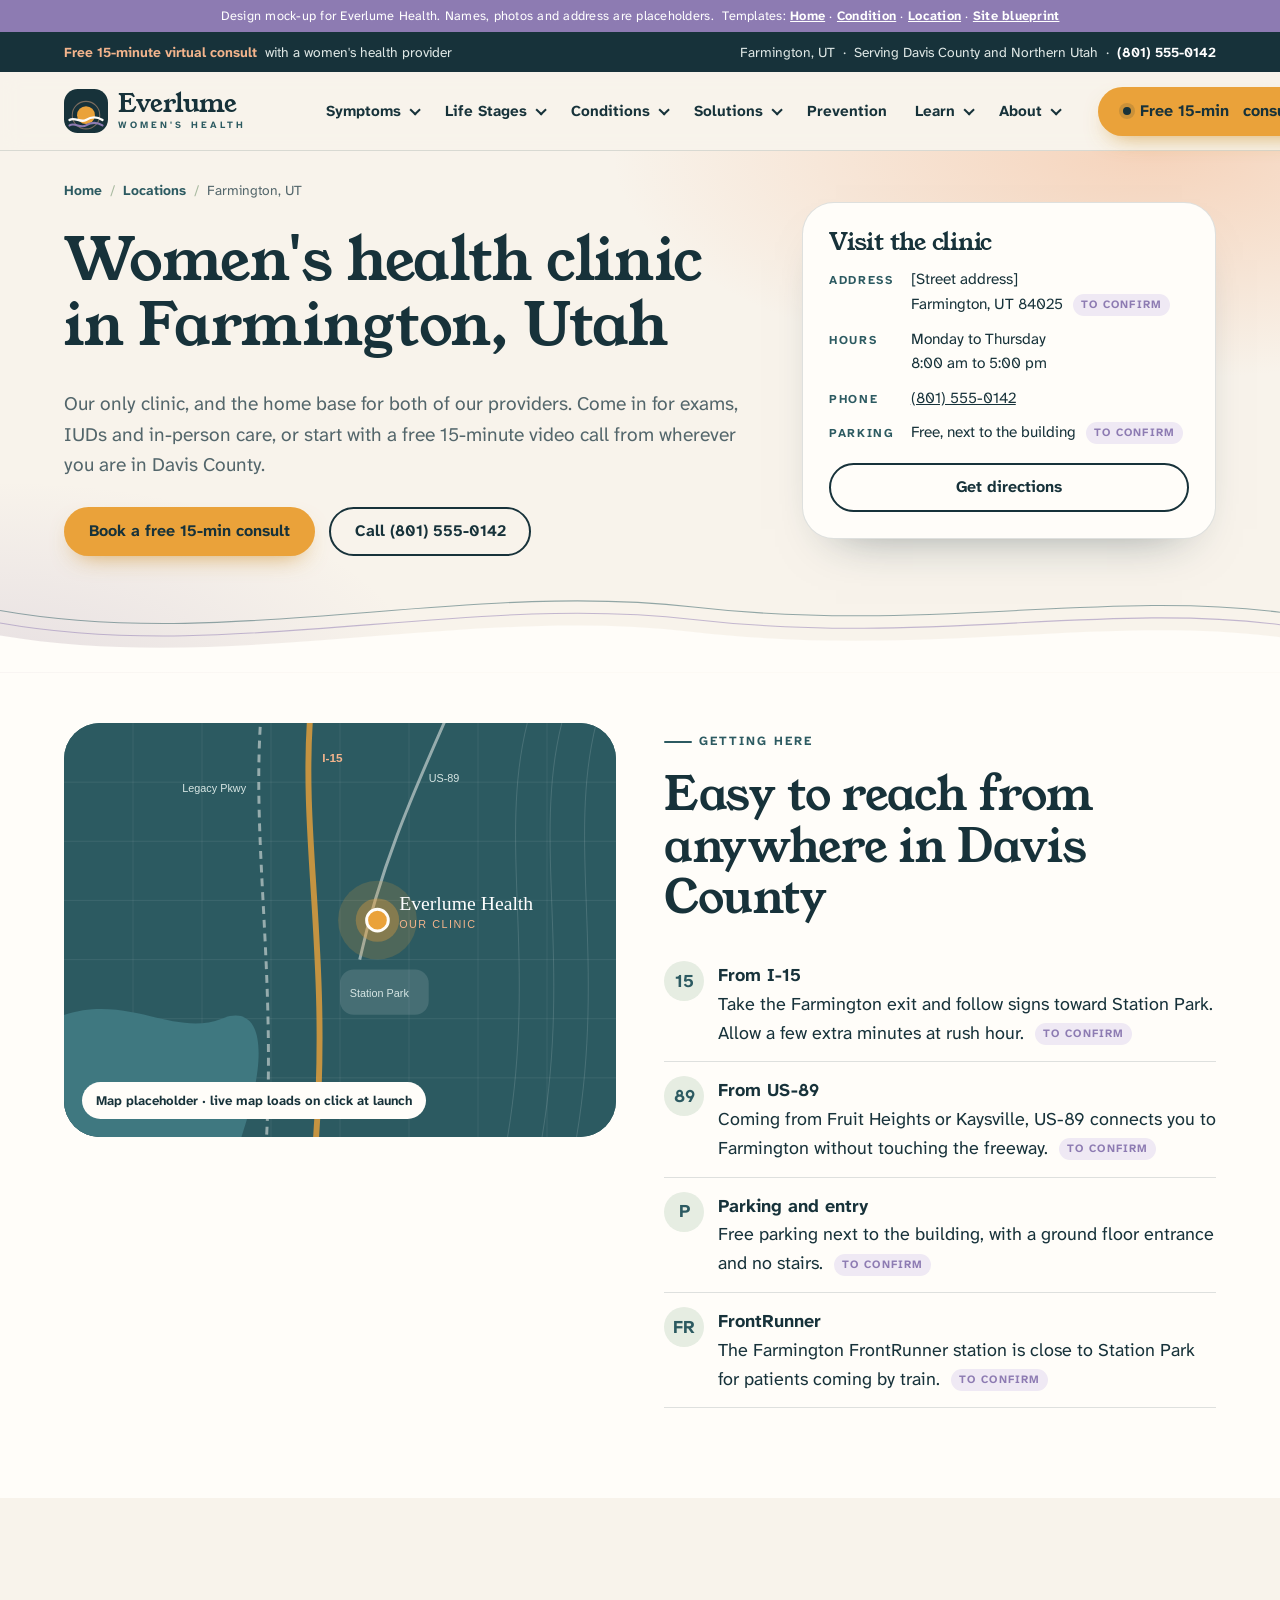
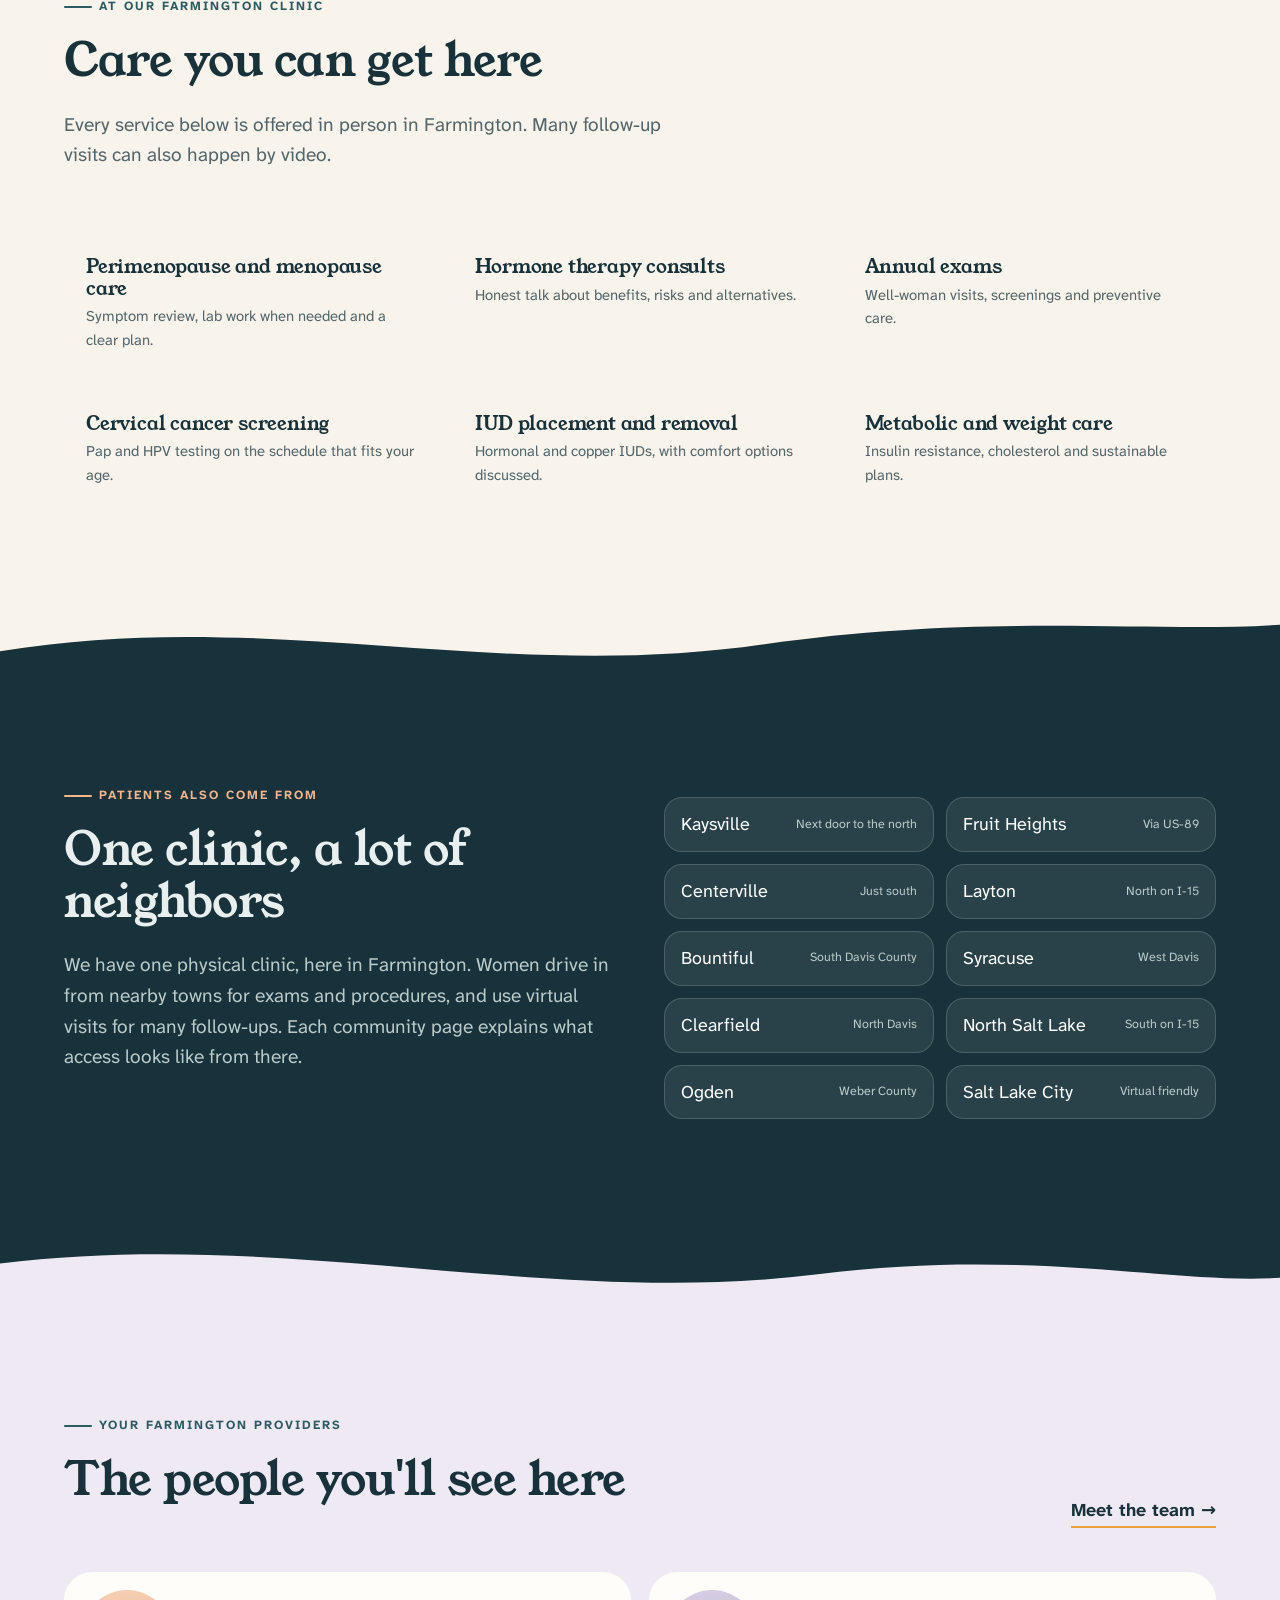
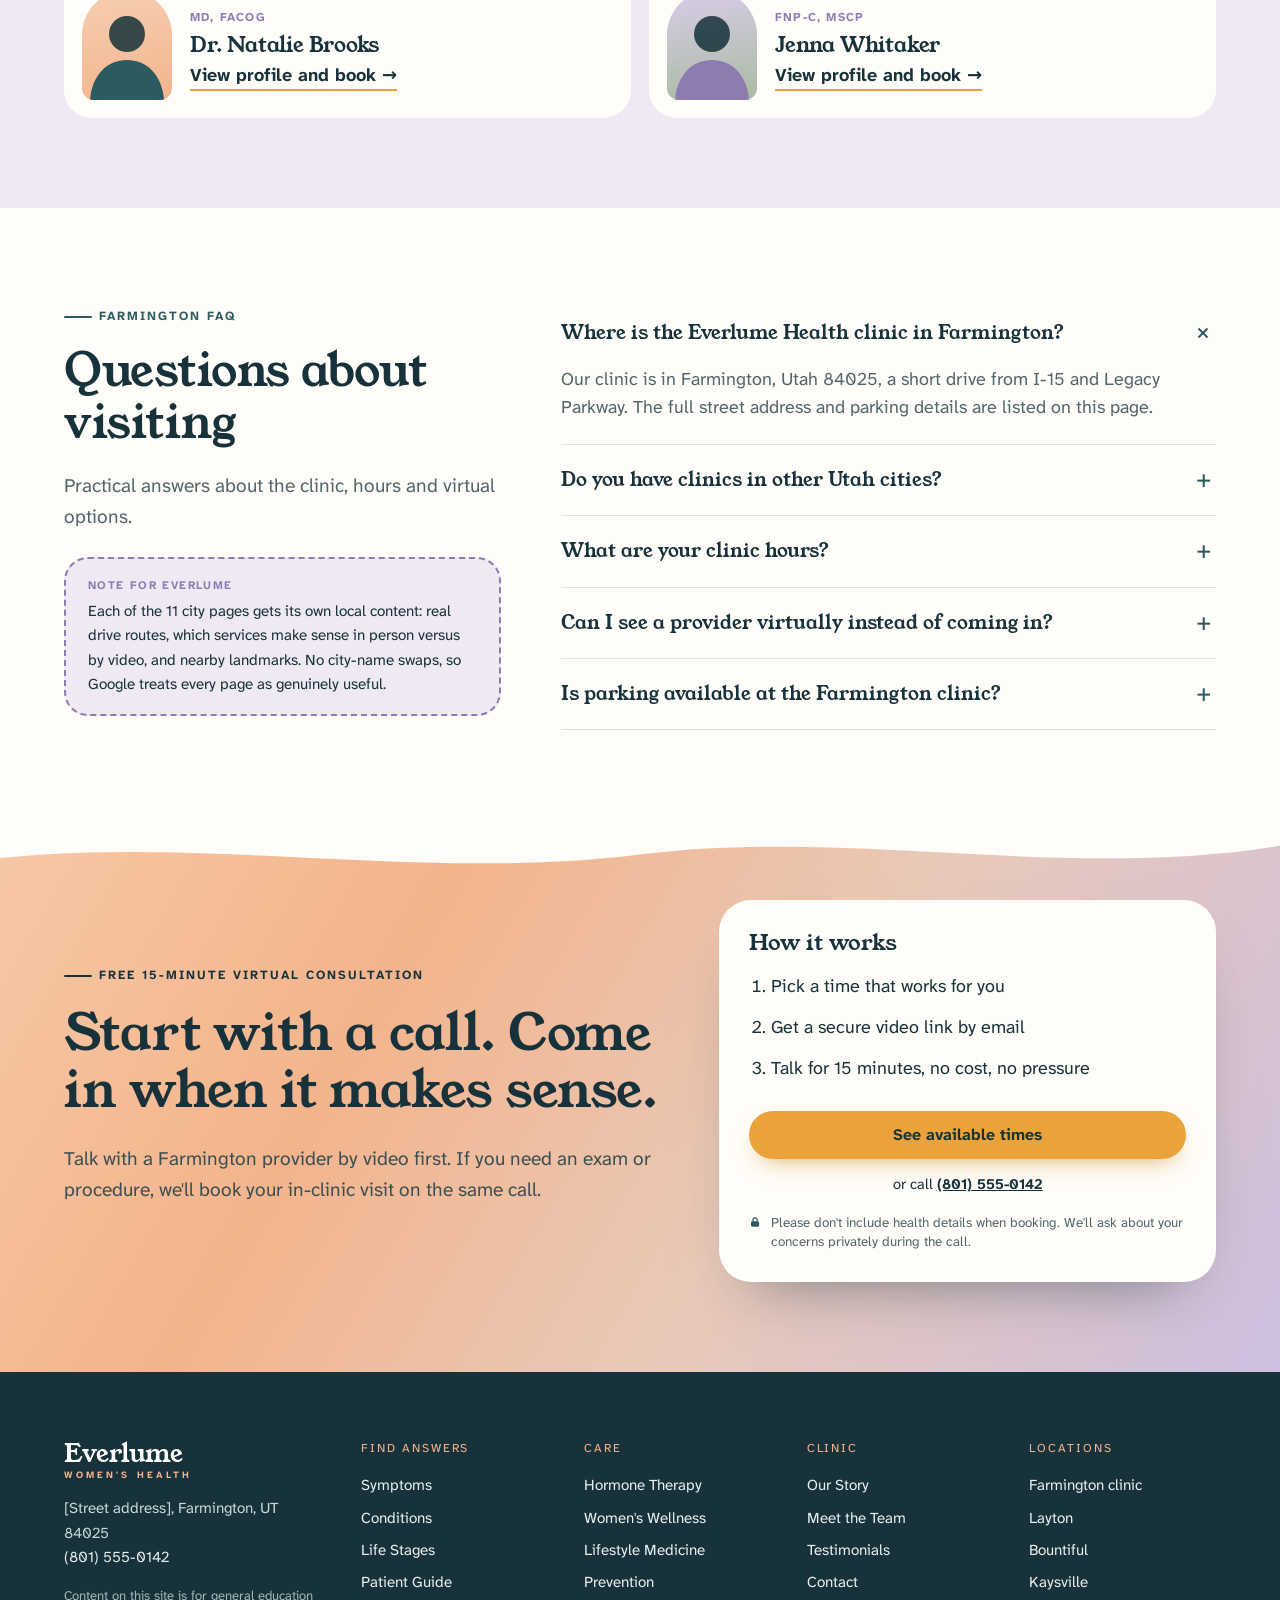
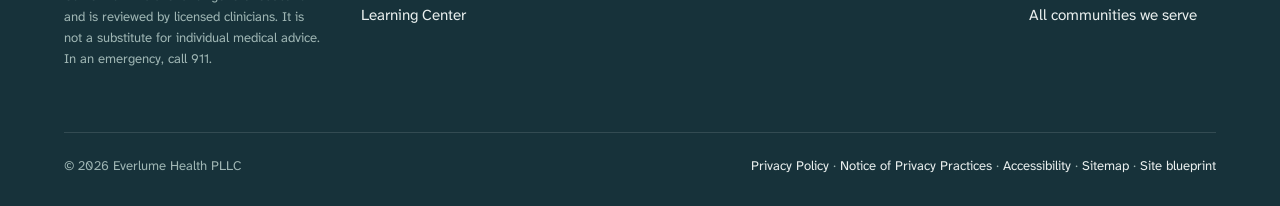
==== farmington-ut.html @ 834bb271 "Add files via upload" ====
<!doctype html>
<html lang="en-US">
<head>
<meta charset="utf-8">
<meta name="viewport" content="width=device-width, initial-scale=1">
<title>Women's Health Clinic in Farmington, UT | Everlume Health</title>
<meta name="description" content="Visit Everlume Health in Farmington, Utah for perimenopause and menopause care, hormone therapy consults, annual exams, birth control and more. Hours, directions and a free 15-minute virtual consult.">
<!-- Staging mock-up only. Switched to index, follow at launch. -->
<meta name="robots" content="noindex, nofollow">
<link rel="canonical" href="https://www.everlumehealth.com/locations/farmington-ut/">
<meta property="og:type" content="website">
<meta property="og:site_name" content="Everlume Health">
<meta property="og:title" content="Women's health clinic in Farmington, Utah | Everlume Health">
<meta property="og:description" content="Hours, directions and services at our Farmington clinic, serving Davis County and Northern Utah.">
<meta property="og:url" content="https://www.everlumehealth.com/locations/farmington-ut/">
<meta property="og:image" content="https://www.everlumehealth.com/og/farmington.jpg">
<meta name="twitter:card" content="summary_large_image">
<meta name="theme-color" content="#17323a">
<link rel="icon" href="data:image/svg+xml,%3Csvg xmlns='http://www.w3.org/2000/svg' viewBox='0 0 64 64'%3E%3Crect width='64' height='64' rx='18' fill='%2317323a'/%3E%3Ccircle cx='32' cy='38' r='13' fill='%23eaa23a'/%3E%3Cpath d='M10 44c8-5 14 5 22 0s14-5 22 0' stroke='%23f3b48c' stroke-width='4' fill='none'/%3E%3C/svg%3E">
<link rel="preconnect" href="https://fonts.googleapis.com">
<link rel="preconnect" href="https://fonts.gstatic.com" crossorigin>
<link href="https://fonts.googleapis.com/css2?family=Young+Serif&display=swap" rel="stylesheet">
<link href="https://fonts.googleapis.com/css2?family=Atkinson+Hyperlegible+Next:wght@400;700&display=swap" rel="stylesheet">
<link rel="stylesheet" href="site.css">
<link rel="stylesheet" href="inner.css">
<script type="application/ld+json">
{
  "@context": "https://schema.org",
  "@graph": [
    {
      "@type": ["MedicalClinic","MedicalBusiness"],
      "@id": "https://www.everlumehealth.com/#clinic",
      "name": "Everlume Health",
      "url": "https://www.everlumehealth.com/locations/farmington-ut/",
      "telephone": "+1-801-555-0142",
      "image": "https://www.everlumehealth.com/og/farmington.jpg",
      "address": {"@type": "PostalAddress", "streetAddress": "[Street address to confirm]", "addressLocality": "Farmington", "addressRegion": "UT", "postalCode": "84025", "addressCountry": "US"},
      "geo": {"@type": "GeoCoordinates", "latitude": 40.9805, "longitude": -111.8874},
      "hasMap": "https://maps.google.com/?q=Everlume+Health+Farmington+UT",
      "openingHoursSpecification": [{"@type": "OpeningHoursSpecification", "dayOfWeek": ["Monday","Tuesday","Wednesday","Thursday"], "opens": "08:00", "closes": "17:00"}],
      "medicalSpecialty": ["Gynecologic","Obstetric","PrimaryCare","Endocrine"],
      "areaServed": [
        {"@type": "City", "name": "Farmington, UT"},
        {"@type": "City", "name": "Kaysville, UT"},
        {"@type": "City", "name": "Fruit Heights, UT"},
        {"@type": "City", "name": "Centerville, UT"},
        {"@type": "City", "name": "Layton, UT"},
        {"@type": "City", "name": "Bountiful, UT"}
      ],
      "employee": [
        {"@id": "https://www.everlumehealth.com/about/meet-the-team/natalie-brooks/#person"},
        {"@id": "https://www.everlumehealth.com/about/meet-the-team/jenna-whitaker/#person"}
      ]
    },
    {
      "@type": "BreadcrumbList",
      "@id": "https://www.everlumehealth.com/locations/farmington-ut/#breadcrumb",
      "itemListElement": [
        {"@type": "ListItem", "position": 1, "name": "Home", "item": "https://www.everlumehealth.com/"},
        {"@type": "ListItem", "position": 2, "name": "Locations", "item": "https://www.everlumehealth.com/locations/"},
        {"@type": "ListItem", "position": 3, "name": "Farmington, UT", "item": "https://www.everlumehealth.com/locations/farmington-ut/"}
      ]
    },
    {
      "@type": "FAQPage",
      "@id": "https://www.everlumehealth.com/locations/farmington-ut/#faq",
      "mainEntity": [
        {"@type": "Question", "name": "Where is the Everlume Health clinic in Farmington?", "acceptedAnswer": {"@type": "Answer", "text": "Our clinic is in Farmington, Utah 84025, a short drive from I-15 and Legacy Parkway. The full street address and parking details are listed on this page."}},
        {"@type": "Question", "name": "Do you have clinics in other Utah cities?", "acceptedAnswer": {"@type": "Answer", "text": "No. Farmington is our only physical clinic. Patients come to us from across Davis County and Northern Utah, and many visits can happen by secure video."}},
        {"@type": "Question", "name": "What are your clinic hours?", "acceptedAnswer": {"@type": "Answer", "text": "We are open Monday through Thursday from 8:00 am to 5:00 pm. Virtual consultations are scheduled within those hours."}},
        {"@type": "Question", "name": "Can I see a provider virtually instead of coming in?", "acceptedAnswer": {"@type": "Answer", "text": "Yes, for many concerns. Your free 15-minute consult is always virtual, and follow-ups such as hormone therapy check-ins or lab reviews can often be done by video. Exams and procedures like IUD placement happen in the clinic."}},
        {"@type": "Question", "name": "Is parking available at the Farmington clinic?", "acceptedAnswer": {"@type": "Answer", "text": "Yes. Free parking is available next to the building. We will confirm the exact details when the clinic address is finalized."}}
      ]
    }
  ]
}
</script>
</head>
<body>
<a class="skip" href="#main">Skip to content</a>
<div class="mock-ribbon">Design mock-up for Everlume Health. Names, photos and address are placeholders. &nbsp;Templates: <a href="index.html" style="color:#fff;font-weight:700">Home</a> · <a href="perimenopause.html" style="color:#fff;font-weight:700">Condition</a> · <a href="farmington-ut.html" style="color:#fff;font-weight:700">Location</a> · <a href="blueprint.html" style="color:#fff;font-weight:700">Site blueprint</a></div>
<div class="utility">
  <div class="wrap">
    <span><b>Free 15-minute virtual consult</b> &nbsp;with a women's health provider</span>
    <span class="hide-sm">Farmington, UT &nbsp;·&nbsp; Serving Davis County and Northern Utah &nbsp;·&nbsp; <a href="tel:+18015550142">(801) 555-0142</a></span>
  </div>
</div>

<header class="site-header">
  <div class="wrap">
    <a class="brand" href="index.html" aria-label="Everlume Health home">
      <svg width="44" height="44" viewBox="0 0 64 64" aria-hidden="true"><rect width="64" height="64" rx="20" fill="#17323a"/><circle cx="32" cy="38" r="13" fill="#eaa23a"/><circle cx="32" cy="38" r="20" fill="none" stroke="#f3b48c" stroke-opacity=".45" stroke-width="1.5"/><path d="M8 45c8-5 16 5 24 0s16-5 24 0" stroke="#fffdf9" stroke-width="3.5" fill="none" stroke-linecap="round"/><path d="M8 53c8-5 16 5 24 0s16-5 24 0" stroke="#8d7bb2" stroke-width="3" fill="none" stroke-linecap="round"/></svg>
      <span class="brand-name">Everlume<small>Women's Health</small></span>
    </a>
    <button class="nav-toggle" aria-expanded="false" aria-controls="primary-nav">Menu</button>
    <ul class="nav" id="primary-nav">
      <li class="has-menu"><a href="planned.html?u=symptoms/">Symptoms</a>
        <div class="menu">
          <div><h4>By how you feel</h4>
            <a href="planned.html?u=symptoms/hormones-energy/">Hormones and Energy</a>
            <a href="planned.html?u=symptoms/menstrual-problems/">Menstrual Problems</a>
            <a href="planned.html?u=symptoms/pelvic-symptoms/">Pelvic Symptoms</a></div>
          <div><h4>&nbsp;</h4>
            <a href="planned.html?u=symptoms/pregnancy-symptoms/">Pregnancy Symptoms</a>
            <a href="planned.html?u=symptoms/digestive-metabolic/">Digestive and Metabolic</a>
            <a href="planned.html?u=symptoms/emotional-wellness/">Emotional Wellness</a></div>
          <div class="menu-cta"><span>Not sure where your symptoms fit?</span><a class="link-arrow" href="#book">Talk it through free</a></div>
        </div>
      </li>
      <li class="has-menu"><a href="planned.html?u=life-stages/">Life Stages</a>
        <div class="menu wide">
          <div><h4>Early years</h4><a href="planned.html?u=life-stages/college/">College</a><a href="planned.html?u=life-stages/newly-married/">Newly Married</a><a href="planned.html?u=life-stages/breastfeeding/">Breastfeeding</a><a href="planned.html?u=life-stages/returning-to-work/">Returning to Work</a></div>
          <div><h4>Midlife</h4><a href="planned.html?u=life-stages/your-30s/">Your 30s</a><a href="planned.html?u=life-stages/your-40s/">Your 40s</a><a href="planned.html?u=life-stages/perimenopause/">Perimenopause</a><a href="planned.html?u=life-stages/menopause/">Menopause</a></div>
          <div><h4>Thriving later</h4><a href="planned.html?u=life-stages/healthy-aging/">Healthy Aging</a><a href="planned.html?u=life-stages/bone-health/">Bone Health</a><a href="planned.html?u=life-stages/heart-health/">Heart Health</a><a href="planned.html?u=life-stages/sexual-wellness/">Sexual Wellness</a><a href="planned.html?u=life-stages/care-after-60/">Care After 60</a></div>
        </div>
      </li>
      <li class="has-menu"><a href="planned.html?u=conditions/">Conditions</a>
        <div class="menu wide">
          <div><h4>Hormonal</h4><a href="perimenopause.html">Perimenopause</a><a href="planned.html?u=conditions/menopause/">Menopause</a><a href="planned.html?u=conditions/premature-menopause/">Premature Menopause</a><a href="planned.html?u=conditions/thyroid-disease/">Thyroid Disease</a><a href="planned.html?u=conditions/vaginal-atrophy/">Vaginal Atrophy</a></div>
          <div><h4>Metabolic and heart</h4><a href="planned.html?u=conditions/insulin-resistance/">Insulin Resistance</a><a href="planned.html?u=conditions/diabetes/">Diabetes</a><a href="planned.html?u=conditions/high-cholesterol/">High Cholesterol</a><a href="planned.html?u=conditions/high-blood-pressure/">High Blood Pressure</a><a href="planned.html?u=conditions/iron-deficiency/">Iron Deficiency</a><a href="planned.html?u=conditions/vitamin-d-deficiency/">Vitamin D Deficiency</a></div>
          <div><h4>Pelvic and bone</h4><a href="planned.html?u=conditions/osteoporosis/">Osteoporosis</a><a href="planned.html?u=conditions/pelvic-floor-dysfunction/">Pelvic Floor Dysfunction</a><a href="planned.html?u=conditions/chronic-pelvic-pain/">Chronic Pelvic Pain</a><a href="planned.html?u=conditions/recurrent-uti/">Recurrent UTI</a><a href="planned.html?u=conditions/hpv/">HPV</a></div>
        </div>
      </li>
      <li class="has-menu"><a href="planned.html?u=solutions/">Solutions</a>
        <div class="menu wide">
          <div><h4>Hormone therapy</h4><a href="planned.html?u=solutions/hormone-therapy/what-is-hrt/">What Is HRT?</a><a href="planned.html?u=solutions/hormone-therapy/is-hrt-safe/">Is HRT Safe?</a><a href="planned.html?u=solutions/hormone-therapy/bioidentical-hormones/">Bioidentical Hormones</a><a href="planned.html?u=solutions/hormone-therapy/non-hormonal-options/">Non-Hormonal Options</a></div>
          <div><h4>Women's wellness</h4><a href="planned.html?u=solutions/womens-wellness/annual-exams/">Annual Exams</a><a href="planned.html?u=solutions/womens-wellness/birth-control/">Birth Control</a><a href="planned.html?u=solutions/womens-wellness/iuds/">IUDs</a><a href="planned.html?u=solutions/womens-wellness/menstrual-cycle-phases/">Phases of the Cycle</a></div>
          <div><h4>Lifestyle medicine</h4><a href="planned.html?u=solutions/lifestyle-medicine/nutrition/">Nutrition</a><a href="planned.html?u=solutions/lifestyle-medicine/exercise/">Exercise</a><a href="planned.html?u=solutions/lifestyle-medicine/sleep/">Sleep</a><a href="planned.html?u=solutions/lifestyle-medicine/stress/">Stress</a><a href="planned.html?u=solutions/lifestyle-medicine/weight-management/">Weight Management</a></div>
        </div>
      </li>
      <li><a href="planned.html?u=prevention/">Prevention</a></li>
      <li class="has-menu"><a href="planned.html?u=learning-center/">Learn</a>
        <div class="menu">
          <div><h4>Learning Center</h4><a href="planned.html?u=learning-center/">All articles</a><a href="planned.html?u=learning-center/menopause/">Menopause</a><a href="planned.html?u=learning-center/hormones/">Hormones</a></div>
          <div><h4>Patient Guide</h4><a href="planned.html?u=patient-guide/could-this-be-perimenopause/">Could This Be Perimenopause?</a><a href="planned.html?u=patient-guide/is-my-period-normal/">Is My Period Normal?</a><a href="planned.html?u=patient-guide/">All questions</a></div>
        </div>
      </li>
      <li class="has-menu"><a href="planned.html?u=about/">About</a>
        <div class="menu">
          <div><h4>The clinic</h4><a href="planned.html?u=about/our-story/">Our Story</a><a href="planned.html?u=about/meet-the-team/">Meet the Team</a></div>
          <div><h4>&nbsp;</h4><a href="planned.html?u=about/testimonials/">Testimonials</a><a href="farmington-ut.html">Location</a></div>
        </div>
      </li>
    </ul>
    <a class="btn btn-gold header-cta" href="#book"><span class="dot"></span>Free 15-min <span class="long">&nbsp;consult</span></a>
  </div>
</header>

<main id="main">

<section class="page-hero" aria-labelledby="page-title">
  <div class="wrap">
    <nav class="crumbs" aria-label="Breadcrumb">
      <ol>
        <li><a href="index.html">Home</a></li>
        <li><a href="planned.html?u=locations/">Locations</a></li>
        <li aria-current="page">Farmington, UT</li>
      </ol>
    </nav>
    <div class="hero-grid">
      <div>
        <h1 id="page-title">Women's health clinic in Farmington, Utah</h1>
        <p class="lede">Our only clinic, and the home base for both of our providers. Come in for exams, IUDs and in-person care, or start with a free 15-minute video call from wherever you are in Davis County.</p>
        <div style="display:flex;gap:14px;flex-wrap:wrap">
          <a class="btn btn-gold" href="#book">Book a free 15-min consult</a>
          <a class="btn btn-ghost" href="tel:+18015550142">Call (801) 555-0142</a>
        </div>
      </div>
      <aside class="nap-card" aria-labelledby="nap-title">
        <h2 id="nap-title">Visit the clinic</h2>
        <dl>
          <dt>Address</dt><dd>[Street address]<br>Farmington, UT 84025 <span class="tbc">To confirm</span></dd>
          <dt>Hours</dt><dd>Monday to Thursday<br>8:00 am to 5:00 pm</dd>
          <dt>Phone</dt><dd><a href="tel:+18015550142">(801) 555-0142</a></dd>
          <dt>Parking</dt><dd>Free, next to the building <span class="tbc">To confirm</span></dd>
        </dl>
        <a class="btn btn-ghost" href="https://maps.google.com/?q=Farmington+UT+84025" rel="noopener">Get directions</a>
      </aside>
    </div>
  </div>
  <div class="wave-wrap" aria-hidden="true">
    <svg class="wave" viewBox="0 0 1440 110" preserveAspectRatio="none">
      <g class="contour"><path d="M0,40 C260,86 520,6 780,36 C1040,66 1240,16 1440,42" style="stroke:var(--lake)"/><path d="M0,54 C260,100 520,20 780,50 C1040,80 1240,30 1440,56" style="stroke:var(--dusk)"/></g>
      <path d="M0,68 C260,112 520,34 780,64 C1040,94 1240,44 1440,70 L1440,110 L0,110Z" style="fill:var(--paper)"/>
    </svg>
  </div>
</section>

<section class="section bg-paper" aria-labelledby="here-title" style="padding-top:50px">
  <div class="wrap two-col">
    <div class="map-card reveal">
      <svg viewBox="0 0 560 420" role="img" aria-label="Stylized map of Farmington showing the clinic near I-15, Legacy Parkway and US-89">
        <rect width="560" height="420" fill="#2c5a61"/>
        <g fill="none" stroke="#fffdf9" stroke-opacity=".08" stroke-width="1">
          <path d="M0 60 H560M0 120 H560M0 180 H560M0 240 H560M0 300 H560M0 360 H560"/>
          <path d="M70 0 V420M140 0 V420M210 0 V420M280 0 V420M350 0 V420M420 0 V420M490 0 V420"/>
        </g>
        <path d="M-10 300 C60 270 110 320 160 300 C200 284 210 330 180 420 L-10 420Z" fill="#3f7880"/>
        <text x="20" y="380" style="font-family:sans-serif;font-size:11px;letter-spacing:2px" fill="#cfe0de">FARMINGTON BAY</text>
        <g fill="none" stroke="#fffdf9" stroke-opacity=".14"><path d="M470 0 C440 120 480 240 450 420"/><path d="M505 0 C475 120 515 240 485 420"/><path d="M540 0 C510 120 550 240 520 420"/></g>
        <path d="M250 -10 C240 120 270 240 255 430" stroke="#eaa23a" stroke-width="6" fill="none" stroke-linecap="round" stroke-opacity=".8"/>
        <text x="262" y="40" style="font-family:sans-serif;font-size:12px;font-weight:700" fill="#f3b48c">I-15</text>
        <path d="M200 -10 C190 120 215 250 205 430" stroke="#fffdf9" stroke-width="3" fill="none" stroke-opacity=".5" stroke-dasharray="8 6"/>
        <text x="120" y="70" style="font-family:sans-serif;font-size:11px" fill="#d7e6e4">Legacy Pkwy</text>
        <path d="M390 -10 C350 80 320 150 300 240" stroke="#fffdf9" stroke-width="3" fill="none" stroke-opacity=".5"/>
        <text x="370" y="60" style="font-family:sans-serif;font-size:11px" fill="#d7e6e4">US-89</text>
        <rect x="280" y="250" width="90" height="46" rx="14" fill="#fffdf9" fill-opacity=".12"/>
        <text x="290" y="278" style="font-family:sans-serif;font-size:11px" fill="#d7e6e4">Station Park</text>
        <circle cx="318" cy="200" r="40" fill="#eaa23a" fill-opacity=".18"/><circle cx="318" cy="200" r="22" fill="#eaa23a" fill-opacity=".35"/>
        <circle cx="318" cy="200" r="11" fill="#eaa23a" stroke="#fffdf9" stroke-width="3"/>
        <text x="340" y="190" style="font-family:Georgia,serif;font-size:20px" fill="#fff">Everlume Health</text>
        <text x="340" y="208" style="font-family:sans-serif;font-size:11px;letter-spacing:1.5px" fill="#f3b48c">OUR CLINIC</text>
      </svg>
      <span class="map-tag">Map placeholder · live map loads on click at launch</span>
    </div>
    <div class="reveal">
      <p class="eyebrow">Getting here</p>
      <h2 id="here-title">Easy to reach from anywhere in Davis County</h2>
      <ul class="here-list">
        <li><i>15</i><div><b>From I-15</b><br>Take the Farmington exit and follow signs toward Station Park. Allow a few extra minutes at rush hour. <span class="tbc">To confirm</span></div></li>
        <li><i>89</i><div><b>From US-89</b><br>Coming from Fruit Heights or Kaysville, US-89 connects you to Farmington without touching the freeway. <span class="tbc">To confirm</span></div></li>
        <li><i>P</i><div><b>Parking and entry</b><br>Free parking next to the building, with a ground floor entrance and no stairs. <span class="tbc">To confirm</span></div></li>
        <li><i>FR</i><div><b>FrontRunner</b><br>The Farmington FrontRunner station is close to Station Park for patients coming by train. <span class="tbc">To confirm</span></div></li>
      </ul>
    </div>
  </div>
</section>

<section class="section bg-sand" aria-labelledby="svc-title">
  <div class="wrap">
    <div class="section-head reveal">
      <div>
        <p class="eyebrow">At our Farmington clinic</p>
        <h2 id="svc-title">Care you can get here</h2>
        <p class="lede">Every service below is offered in person in Farmington. Many follow-up visits can also happen by video.</p>
      </div>
    </div>
    <div class="svc-grid">
      <a class="svc reveal" href="perimenopause.html"><h3>Perimenopause and menopause care</h3><p>Symptom review, lab work when needed and a clear plan.</p></a>
      <a class="svc reveal" href="planned.html?u=solutions/hormone-therapy/"><h3>Hormone therapy consults</h3><p>Honest talk about benefits, risks and alternatives.</p></a>
      <a class="svc reveal" href="planned.html?u=solutions/womens-wellness/annual-exams/"><h3>Annual exams</h3><p>Well-woman visits, screenings and preventive care.</p></a>
      <a class="svc reveal" href="planned.html?u=prevention/cervical-cancer-screening/"><h3>Cervical cancer screening</h3><p>Pap and HPV testing on the schedule that fits your age.</p></a>
      <a class="svc reveal" href="planned.html?u=solutions/womens-wellness/iuds/"><h3>IUD placement and removal</h3><p>Hormonal and copper IUDs, with comfort options discussed.</p></a>
      <a class="svc reveal" href="planned.html?u=solutions/lifestyle-medicine/weight-management/"><h3>Metabolic and weight care</h3><p>Insulin resistance, cholesterol and sustainable plans.</p></a>
    </div>
  </div>
</section>

<div class="wave-wrap bg-sand" aria-hidden="true">
  <svg class="wave" viewBox="0 0 1440 100" preserveAspectRatio="none"><path d="M0,60 C300,10 560,96 860,52 C1110,16 1300,40 1440,30 L1440,100 L0,100Z" style="fill:var(--night)"/></svg>
</div>
<section class="section bg-night" aria-labelledby="near-title">
  <div class="wrap two-col">
    <div class="reveal">
      <p class="eyebrow">Patients also come from</p>
      <h2 id="near-title">One clinic, a lot of neighbors</h2>
      <p class="lede">We have one physical clinic, here in Farmington. Women drive in from nearby towns for exams and procedures, and use virtual visits for many follow-ups. Each community page explains what access looks like from there.</p>
    </div>
    <ul class="nearby reveal">
      <li><a href="planned.html?u=locations/kaysville-ut/">Kaysville <small>Next door to the north</small></a></li>
      <li><a href="planned.html?u=locations/fruit-heights-ut/">Fruit Heights <small>Via US-89</small></a></li>
      <li><a href="planned.html?u=locations/centerville-ut/">Centerville <small>Just south</small></a></li>
      <li><a href="planned.html?u=locations/layton-ut/">Layton <small>North on I-15</small></a></li>
      <li><a href="planned.html?u=locations/bountiful-ut/">Bountiful <small>South Davis County</small></a></li>
      <li><a href="planned.html?u=locations/syracuse-ut/">Syracuse <small>West Davis</small></a></li>
      <li><a href="planned.html?u=locations/clearfield-ut/">Clearfield <small>North Davis</small></a></li>
      <li><a href="planned.html?u=locations/north-salt-lake-ut/">North Salt Lake <small>South on I-15</small></a></li>
      <li><a href="planned.html?u=locations/ogden-ut/">Ogden <small>Weber County</small></a></li>
      <li><a href="planned.html?u=locations/salt-lake-city-ut/">Salt Lake City <small>Virtual friendly</small></a></li>
    </ul>
  </div>
</section>
<div class="wave-wrap bg-haze" aria-hidden="true">
  <svg class="wave" viewBox="0 0 1440 100" preserveAspectRatio="none" style="transform:scaleY(-1)"><path d="M0,60 C320,100 620,10 920,48 C1160,78 1320,36 1440,44 L1440,100 L0,100Z" style="fill:var(--night)"/></svg>
</div>

<section class="section bg-haze" aria-labelledby="team-title">
  <div class="wrap">
    <div class="section-head reveal">
      <div>
        <p class="eyebrow">Your Farmington providers</p>
        <h2 id="team-title">The people you'll see here</h2>
      </div>
      <a class="link-arrow" href="planned.html?u=about/meet-the-team/">Meet the team</a>
    </div>
    <div class="mini-providers">
      <a class="mini reveal" href="planned.html?u=about/meet-the-team/natalie-brooks/">
        <span class="ph" style="background:linear-gradient(170deg,#f6cfb2,#f3b48c)"><svg viewBox="0 0 90 110" aria-hidden="true"><circle cx="45" cy="44" r="18" fill="#17323a" fill-opacity=".85"/><path d="M8 110c2-26 18-40 37-40s35 14 37 40z" fill="#2c5a61"/></svg></span>
        <span><span class="creds">MD, FACOG</span><h3>Dr. Natalie Brooks</h3><span class="link-arrow">View profile and book</span></span>
      </a>
      <a class="mini reveal" href="planned.html?u=about/meet-the-team/jenna-whitaker/">
        <span class="ph" style="background:linear-gradient(170deg,#d9cdea,#a9baa1)"><svg viewBox="0 0 90 110" aria-hidden="true"><circle cx="45" cy="44" r="18" fill="#17323a" fill-opacity=".85"/><path d="M8 110c2-26 18-40 37-40s35 14 37 40z" fill="#8d7bb2"/></svg></span>
        <span><span class="creds">FNP-C, MSCP</span><h3>Jenna Whitaker</h3><span class="link-arrow">View profile and book</span></span>
      </a>
    </div>
  </div>
</section>

<section class="section bg-paper" aria-labelledby="faq-title">
  <div class="wrap faq">
    <div class="reveal">
      <p class="eyebrow">Farmington FAQ</p>
      <h2 id="faq-title">Questions about visiting</h2>
      <p class="lede">Practical answers about the clinic, hours and virtual options.</p>
      <div class="client-note" style="margin-top:24px">
        <b>Note for Everlume</b>
        Each of the 11 city pages gets its own local content: real drive routes, which services make sense in person versus by video, and nearby landmarks. No city-name swaps, so Google treats every page as genuinely useful.
      </div>
    </div>
    <div class="faq-inner reveal">
      <details open><summary>Where is the Everlume Health clinic in Farmington?</summary><p>Our clinic is in Farmington, Utah 84025, a short drive from I-15 and Legacy Parkway. The full street address and parking details are listed on this page.</p></details>
      <details><summary>Do you have clinics in other Utah cities?</summary><p>No. Farmington is our only physical clinic. Patients come to us from across Davis County and Northern Utah, and many visits can happen by secure video.</p></details>
      <details><summary>What are your clinic hours?</summary><p>We are open Monday through Thursday from 8:00 am to 5:00 pm. Virtual consultations are scheduled within those hours.</p></details>
      <details><summary>Can I see a provider virtually instead of coming in?</summary><p>Yes, for many concerns. Your free 15-minute consult is always virtual, and follow-ups such as hormone therapy check-ins or lab reviews can often be done by video. Exams and procedures like IUD placement happen in the clinic.</p></details>
      <details><summary>Is parking available at the Farmington clinic?</summary><p>Yes. Free parking is available next to the building. We will confirm the exact details when the clinic address is finalized.</p></details>
    </div>
  </div>
</section>

<section class="final" id="book" aria-labelledby="book-title">
  <div class="wave-wrap" aria-hidden="true" style="position:absolute;top:0;left:0;right:0">
    <svg class="wave" viewBox="0 0 1440 80" preserveAspectRatio="none"><path d="M0,0 L1440,0 L1440,30 C1200,70 960,10 720,40 C480,70 240,20 0,44Z" style="fill:var(--paper)"/></svg>
  </div>
  <div class="wrap">
    <div class="reveal">
      <p class="eyebrow" style="color:var(--night)">Free 15-minute virtual consultation</p>
      <h2 id="book-title">Start with a call. Come in when it makes sense.</h2>
      <p class="lede" style="color:#3c4f53">Talk with a Farmington provider by video first. If you need an exam or procedure, we'll book your in-clinic visit on the same call.</p>
    </div>
    <div class="book-card reveal">
      <h3>How it works</h3>
      <ol>
        <li>Pick a time that works for you</li>
        <li>Get a secure video link by email</li>
        <li>Talk for 15 minutes, no cost, no pressure</li>
      </ol>
      <a class="btn btn-gold" href="#" style="width:100%;justify-content:center">See available times</a>
      <p style="text-align:center;margin:14px 0 0;font-size:.92rem">or call <a href="tel:+18015550142"><b>(801) 555-0142</b></a></p>
      <div class="privacy-note"><svg width="18" height="18" viewBox="0 0 18 18" aria-hidden="true"><rect x="3" y="8" width="12" height="8" rx="2" fill="#2c5a61"/><path d="M6 8V6a3 3 0 016 0v2" stroke="#2c5a61" stroke-width="1.8" fill="none"/></svg><span>Please don't include health details when booking. We'll ask about your concerns privately during the call.</span></div>
    </div>
  </div>
</section>

</main>

<footer class="site-footer">
  <div class="wrap">
    <div class="foot-grid">
      <div>
        <a class="brand" href="index.html" style="color:#fff"><span class="brand-name">Everlume<small style="color:var(--dawn)">Women's Health</small></span></a>
        <p style="margin-top:16px">[Street address], Farmington, UT 84025<br><a href="tel:+18015550142">(801) 555-0142</a></p>
        <p class="disclaimer">Content on this site is for general education and is reviewed by licensed clinicians. It is not a substitute for individual medical advice. In an emergency, call 911.</p>
      </div>
      <div><h4>Find answers</h4><ul><li><a href="planned.html?u=symptoms/">Symptoms</a></li><li><a href="planned.html?u=conditions/">Conditions</a></li><li><a href="planned.html?u=life-stages/">Life Stages</a></li><li><a href="planned.html?u=patient-guide/">Patient Guide</a></li><li><a href="planned.html?u=learning-center/">Learning Center</a></li></ul></div>
      <div><h4>Care</h4><ul><li><a href="planned.html?u=solutions/hormone-therapy/">Hormone Therapy</a></li><li><a href="planned.html?u=solutions/womens-wellness/">Women's Wellness</a></li><li><a href="planned.html?u=solutions/lifestyle-medicine/">Lifestyle Medicine</a></li><li><a href="planned.html?u=prevention/">Prevention</a></li></ul></div>
      <div><h4>Clinic</h4><ul><li><a href="planned.html?u=about/our-story/">Our Story</a></li><li><a href="planned.html?u=about/meet-the-team/">Meet the Team</a></li><li><a href="planned.html?u=about/testimonials/">Testimonials</a></li><li><a href="planned.html?u=contact/">Contact</a></li></ul></div>
      <div><h4>Locations</h4><ul><li><a href="farmington-ut.html">Farmington clinic</a></li><li><a href="planned.html?u=locations/layton-ut/">Layton</a></li><li><a href="planned.html?u=locations/bountiful-ut/">Bountiful</a></li><li><a href="planned.html?u=locations/kaysville-ut/">Kaysville</a></li><li><a href="planned.html?u=locations/">All communities we serve</a></li></ul></div>
    </div>
    <div class="foot-bottom"><span>© 2026 Everlume Health PLLC</span><span><a href="planned.html?u=privacy/">Privacy Policy</a> · <a href="planned.html?u=notice-of-privacy-practices/">Notice of Privacy Practices</a> · <a href="planned.html?u=accessibility/">Accessibility</a> · <a href="sitemap.xml">Sitemap</a> · <a href="blueprint.html">Site blueprint</a></span></div>
  </div>
</footer>

<div class="sticky-cta"><a class="btn btn-gold" href="#book">Free 15-min consult</a><a class="btn call" href="tel:+18015550142" aria-label="Call the clinic">Call</a></div>
<script src="site.js" defer></script>
</body>
</html>
---- site.css ----
/* Everlume Health design system (mock-up)
   Every brand color lives in these tokens so the palette can be
   swapped to the final logo colors in one place. */
:root{
  --night:#17323a;      /* deep lake ink: text, dark sections */
  --lake:#2c5a61;       /* Great Salt Lake teal */
  --lake-2:#3f7880;
  --dawn:#f3b48c;       /* first light apricot */
  --gold:#eaa23a;       /* golden hour: primary CTA */
  --gold-deep:#c98416;
  --dusk:#8d7bb2;       /* evening lilac */
  --haze:#efe9f4;
  --sand:#f8f3eb;
  --paper:#fffdf9;
  --sage:#a9baa1;
  --sage-soft:#e6ede2;
  --line:rgba(23,50,58,.14);
  --muted:#53666b;
  --radius:22px;
  --wrap:1200px;
  --serif:"Young Serif", Georgia, "Times New Roman", serif;
  --sans:"Atkinson Hyperlegible Next","Atkinson Hyperlegible", system-ui, -apple-system, "Segoe UI", sans-serif;
}
*{box-sizing:border-box}
html{scroll-behavior:smooth;-webkit-text-size-adjust:100%}
body{margin:0;background:var(--sand);color:var(--night);font-family:var(--sans);font-size:18px;line-height:1.6}
img,svg{max-width:100%;display:block}
a{color:inherit}
h1,h2,h3,h4{font-family:var(--serif);font-weight:400;line-height:1.12;margin:0 0 .5em;letter-spacing:-.01em}
h1{font-size:clamp(2.5rem,5.6vw,4.6rem)}
h2{font-size:clamp(2rem,3.6vw,3rem)}
h3{font-size:1.4rem}
p{margin:0 0 1em}
.wrap{max-width:var(--wrap);margin:0 auto;padding:0 24px}
.eyebrow{font-size:.78rem;letter-spacing:.16em;text-transform:uppercase;font-weight:700;color:var(--lake);display:inline-flex;align-items:center;gap:.6em;margin-bottom:1.1rem}
.eyebrow::before{content:"";width:28px;height:2px;background:currentColor;border-radius:2px}
.lede{font-size:1.2rem;color:var(--muted);max-width:40em}
.skip{position:absolute;left:-999px;top:8px;background:var(--night);color:#fff;padding:10px 16px;border-radius:10px;z-index:99}
.skip:focus{left:8px}
:focus-visible{outline:3px solid var(--gold);outline-offset:3px;border-radius:6px}

/* Buttons */
.btn{display:inline-flex;align-items:center;gap:.55em;font-weight:700;text-decoration:none;border-radius:999px;padding:.9em 1.45em;font-size:1rem;line-height:1;border:2px solid transparent;transition:transform .2s ease, background .2s ease, box-shadow .2s ease;cursor:pointer;font-family:var(--sans)}
.btn:hover{transform:translateY(-2px)}
.btn-gold{background:var(--gold);color:var(--night);box-shadow:0 10px 24px -12px rgba(201,132,22,.8)}
.btn-gold:hover{background:#f1b04f}
.btn-ghost{border-color:var(--night);color:var(--night);background:transparent}
.btn-ghost:hover{background:var(--night);color:var(--paper)}
.btn-light{border-color:rgba(255,255,255,.55);color:#fff}
.btn-light:hover{background:#fff;color:var(--night)}
.btn .dot{width:8px;height:8px;border-radius:50%;background:var(--night);box-shadow:0 0 0 4px rgba(23,50,58,.15)}
.link-arrow{font-weight:700;text-decoration:none;border-bottom:2px solid var(--gold);padding-bottom:2px}
.link-arrow::after{content:" \2192"}

/* Mock-up ribbon + utility bar */
.mock-ribbon{background:var(--dusk);color:#fff;font-size:.8rem;text-align:center;padding:6px 12px;letter-spacing:.02em}
.utility{background:var(--night);color:#dfe8e6;font-size:.86rem}
.utility .wrap{display:flex;justify-content:space-between;gap:16px;padding-top:9px;padding-bottom:9px;flex-wrap:wrap}
.utility a{color:#fff;text-decoration:none;font-weight:700}
.utility span b{color:var(--dawn);font-weight:700}

/* Header + navigation */
.site-header{position:sticky;top:0;z-index:50;background:rgba(248,243,235,.92);backdrop-filter:saturate(1.4) blur(10px);border-bottom:1px solid var(--line)}
.site-header .wrap{display:flex;align-items:center;gap:28px;height:78px}
.brand{display:flex;align-items:center;gap:10px;text-decoration:none;flex-shrink:0}
.brand-name{font-family:var(--serif);font-size:1.55rem;line-height:1}
.brand-name small{display:block;font-family:var(--sans);font-size:.6rem;letter-spacing:.32em;text-transform:uppercase;color:var(--lake);margin-top:4px;font-weight:700}
.nav{display:flex;gap:4px;margin-left:auto;align-items:center}
.nav > li{list-style:none;position:relative}
.nav > li > a{display:block;padding:10px 12px;font-size:.95rem;font-weight:700;text-decoration:none;border-radius:999px;white-space:nowrap}
.nav > li > a:hover,.nav > li:focus-within > a{background:var(--sage-soft)}
.nav ul{margin:0;padding:0}
.has-menu > a::after{content:"";display:inline-block;width:6px;height:6px;border-right:2px solid currentColor;border-bottom:2px solid currentColor;transform:rotate(45deg) translateY(-3px);margin-left:8px}
.menu{position:absolute;left:50%;top:calc(100% + 10px);transform:translateX(-50%) translateY(8px);background:var(--paper);border-radius:24px;box-shadow:0 30px 60px -30px rgba(23,50,58,.45);padding:26px;min-width:540px;display:grid;grid-template-columns:1fr 1fr;gap:6px 28px;opacity:0;visibility:hidden;transition:.18s ease;border:1px solid var(--line)}
.menu.wide{min-width:760px;grid-template-columns:repeat(3,1fr)}
.has-menu:hover .menu,.has-menu:focus-within .menu{opacity:1;visibility:visible;transform:translateX(-50%) translateY(0)}
.menu h4{font-family:var(--sans);font-size:.72rem;letter-spacing:.16em;text-transform:uppercase;color:var(--lake);margin:0 0 6px}
.menu a{display:block;text-decoration:none;padding:5px 0;font-size:.95rem}
.menu a:hover{color:var(--lake);text-decoration:underline;text-decoration-color:var(--gold);text-underline-offset:4px}
.menu .menu-cta{grid-column:1/-1;margin-top:12px;padding:14px 16px;border-radius:16px;background:var(--sand);display:flex;justify-content:space-between;align-items:center;gap:12px;font-size:.92rem}
.header-cta{flex-shrink:0}
.nav-toggle{display:none;margin-left:auto;background:none;border:2px solid var(--night);border-radius:999px;padding:8px 16px;font-weight:700;font-family:var(--sans);font-size:.95rem;color:var(--night)}

/* Wave + contour dividers */
.wave{display:block;width:100%;height:auto;margin-top:-1px}
.wave-wrap{position:relative;line-height:0}
.contour path{fill:none;stroke-width:1.2;opacity:.5}

/* Hero */
.hero{position:relative;background:radial-gradient(1200px 500px at 85% 10%, rgba(243,180,140,.55), transparent 60%),radial-gradient(800px 400px at 10% 90%, rgba(141,123,178,.18), transparent 60%),var(--sand);overflow:hidden}
.hero .wrap{display:grid;grid-template-columns:1.08fr .92fr;gap:48px;align-items:center;padding-top:64px;padding-bottom:30px}
.hero h1 em{font-style:normal;color:var(--lake);background:linear-gradient(transparent 68%, rgba(234,162,58,.45) 0);padding:0 .08em}
.hero .lede{margin-bottom:28px}
.finder{background:var(--paper);border-radius:28px;padding:22px 24px 20px;box-shadow:0 24px 50px -32px rgba(23,50,58,.55);border:1px solid var(--line);max-width:620px}
.finder-label{font-size:.75rem;letter-spacing:.16em;text-transform:uppercase;font-weight:700;color:var(--dusk);margin-bottom:8px}
.finder-sentence{font-family:var(--serif);font-size:clamp(1.25rem,2.1vw,1.6rem);line-height:1.55}
.finder select{font:inherit;color:var(--lake);background:transparent;border:0;border-bottom:2px dashed var(--gold);padding:0 26px 0 2px;appearance:none;-webkit-appearance:none;cursor:pointer;background-image:linear-gradient(45deg, transparent 50%, var(--gold) 50%),linear-gradient(135deg, var(--gold) 50%, transparent 50%);background-position:calc(100% - 12px) 58%,calc(100% - 6px) 58%;background-size:6px 6px;background-repeat:no-repeat;max-width:100%}
.finder-actions{display:flex;gap:12px;align-items:center;flex-wrap:wrap;margin-top:14px}
.finder-note{font-size:.82rem;color:var(--muted)}
.finder-result{display:none;margin-top:16px;border-top:1px dashed var(--line);padding-top:14px}
.finder-result.show{display:grid;grid-template-columns:repeat(3,1fr);gap:10px}
.finder-result a{display:block;text-decoration:none;background:var(--sand);border-radius:16px;padding:12px 14px;font-size:.9rem;line-height:1.35}
.finder-result a span{display:block;font-size:.68rem;letter-spacing:.14em;text-transform:uppercase;color:var(--dusk);font-weight:700;margin-bottom:4px}
.finder-result a:hover{background:var(--sage-soft)}
.hero-art{position:relative}
.hero-art svg{width:100%;height:auto}
.float-chip{position:absolute;background:var(--paper);border-radius:999px;padding:10px 16px 10px 12px;font-size:.86rem;font-weight:700;box-shadow:0 18px 30px -18px rgba(23,50,58,.6);display:flex;align-items:center;gap:10px;white-space:nowrap}
.float-chip i{width:28px;height:28px;border-radius:50%;display:grid;place-items:center;font-style:normal;font-size:.9rem}
.chip-a{left:-4%;top:14%}
.chip-a i{background:var(--sage-soft)}
.chip-b{right:-2%;bottom:24%}
.chip-b i{background:var(--haze)}

/* Trust strip */
.trust{background:var(--paper)}
.trust .wrap{display:grid;grid-template-columns:repeat(4,1fr);gap:24px;padding-top:26px;padding-bottom:40px}
.trust-item{display:flex;gap:14px;align-items:flex-start;font-size:.95rem;line-height:1.4}
.trust-item svg{flex-shrink:0;width:34px;height:34px}
.trust-item b{display:block;font-size:1rem}

/* Generic section */
.section{padding:90px 0}
.section-head{display:flex;justify-content:space-between;align-items:flex-end;gap:32px;margin-bottom:44px;flex-wrap:wrap}
.section-head > div{max-width:640px}
.bg-paper{background:var(--paper)}
.bg-sand{background:var(--sand)}
.bg-haze{background:var(--haze)}
.bg-night{background:var(--night);color:#e9efee}
.bg-night .eyebrow{color:var(--dawn)}
.bg-night .lede{color:#b9cac8}
.bg-lake{background:var(--lake);color:#eef4f3}
.bg-lake .eyebrow{color:var(--dawn)}
.bg-lake .lede{color:#cfe0de}

/* Symptom cards: organic, not boxy */
.symptom-grid{display:grid;grid-template-columns:repeat(3,1fr);gap:22px}
.symptom{position:relative;background:var(--sand);padding:30px 28px 26px;border-radius:42px 42px 42px 12px;text-decoration:none;display:flex;flex-direction:column;transition:transform .25s ease, background .25s ease;overflow:hidden}
.symptom:nth-child(2n){border-radius:42px 12px 42px 42px}
.symptom:hover{transform:translateY(-4px);background:var(--sage-soft)}
.symptom .ic{width:52px;height:52px;border-radius:50% 50% 50% 18%;display:grid;place-items:center;margin-bottom:18px}
.symptom h3{margin-bottom:.35em}
.symptom ul{list-style:none;padding:0;margin:0 0 18px;color:var(--muted);font-size:.95rem}
.symptom li{padding:3px 0}
.symptom li::before{content:"";display:inline-block;width:6px;height:6px;border-radius:50%;background:var(--sage);margin-right:10px;transform:translateY(-2px)}
.symptom .more{margin-top:auto;font-weight:700;font-size:.92rem}
.symptom .more::after{content:" \2192";color:var(--gold-deep)}
.inline-cta{margin-top:36px;display:flex;align-items:center;justify-content:space-between;gap:20px;background:var(--night);color:#fff;border-radius:999px;padding:16px 16px 16px 32px;flex-wrap:wrap}
.inline-cta p{margin:0;font-size:1.02rem}
.inline-cta p b{color:var(--dawn)}

/* Life stages path */
.stages{position:relative;overflow:hidden}
.stage-path{position:relative;margin-top:30px;height:360px}
.stage-path svg.path{position:absolute;inset:0;width:100%;height:100%;overflow:visible}
.stage-list{list-style:none;margin:0;padding:0;position:relative;display:flex;justify-content:space-between;height:100%}
.stage-list li{--y:calc(sin(var(--i) * 30deg) * 72px);position:relative;flex:1;display:flex;flex-direction:column;align-items:center;justify-content:center;transform:translateY(var(--y))}
.stage-list a{display:flex;flex-direction:column;align-items:center;text-decoration:none;color:#fff;gap:10px;text-align:center}
.stage-list .node{width:22px;height:22px;border-radius:50%;background:color-mix(in oklab, var(--dawn) calc(100% - var(--p)), var(--dusk));box-shadow:0 0 0 6px rgba(255,255,255,.08),0 0 24px color-mix(in oklab, var(--dawn) calc(100% - var(--p)), var(--dusk));transition:transform .2s ease}
.stage-list a:hover .node{transform:scale(1.35)}
.stage-list .lbl{font-size:.88rem;font-weight:700;line-height:1.2;max-width:96px}
.stage-list .age{font-size:.7rem;letter-spacing:.12em;text-transform:uppercase;color:#9fb6b4}
.stage-legend{display:flex;justify-content:space-between;color:#9fb6b4;font-size:.8rem;letter-spacing:.14em;text-transform:uppercase;margin-top:4px}
.stage-legend span:first-child{color:var(--dawn)}
.stage-legend span:last-child{color:#c4b7e0}

/* Approach */
.approach{display:grid;grid-template-columns:1fr 1fr;gap:60px;align-items:start}
.pull{font-family:var(--serif);font-size:clamp(1.8rem,3vw,2.5rem);line-height:1.22;position:relative;padding-top:40px}
.pull::before{content:"\201C";position:absolute;top:-30px;left:-6px;font-size:7rem;color:var(--dawn);line-height:1}
.pull cite{display:block;font-family:var(--sans);font-style:normal;font-size:.95rem;color:var(--muted);margin-top:18px}
.steps{list-style:none;margin:0;padding:0;counter-reset:s}
.steps li{counter-increment:s;display:grid;grid-template-columns:56px 1fr;gap:18px;padding:22px 0;border-bottom:1px solid var(--line)}
.steps li:first-child{padding-top:0}
.steps li::before{content:counter(s,decimal-leading-zero);font-family:var(--serif);font-size:1.5rem;color:var(--lake);width:56px;height:56px;border-radius:50%;border:1.5px solid var(--lake);display:grid;place-items:center}
.steps h3{margin-bottom:.25em;font-size:1.25rem}
.steps p{margin:0;color:var(--muted)}

/* Providers */
.providers{display:grid;grid-template-columns:1fr 1fr;gap:28px}
.provider{background:var(--paper);border-radius:36px;padding:28px;display:grid;grid-template-columns:170px 1fr;gap:26px;align-items:start}
.portrait{aspect-ratio:4/5;border-radius:120px 120px 24px 24px;position:relative;overflow:hidden;display:grid;place-items:end center}
.portrait svg{width:100%;height:100%}
.provider .creds{font-size:.82rem;letter-spacing:.1em;text-transform:uppercase;color:var(--dusk);font-weight:700;margin-bottom:10px}
.provider h3{font-size:1.6rem;margin-bottom:.2em}
.tags{display:flex;flex-wrap:wrap;gap:8px;margin:14px 0 18px;padding:0;list-style:none}
.tags li{font-size:.8rem;background:var(--haze);border-radius:999px;padding:5px 12px;font-weight:700;color:var(--night)}
.provider .actions{display:flex;gap:16px;align-items:center;flex-wrap:wrap}

/* Solutions */
.solutions{display:grid;grid-template-columns:repeat(3,1fr);gap:24px}
.solution{border-radius:32px;padding:32px;position:relative;overflow:hidden}
.solution:nth-child(1){background:linear-gradient(160deg,#fbe3d2,#f8efe6)}
.solution:nth-child(2){background:linear-gradient(160deg,#e6ede2,#f4f6ef)}
.solution:nth-child(3){background:linear-gradient(160deg,#e9e3f2,#f5f2f8)}
.solution ul{list-style:none;padding:0;margin:16px 0 20px;columns:2;column-gap:16px}
.solution li{break-inside:avoid;padding:4px 0;font-size:.95rem}
.solution li a{text-decoration:none;border-bottom:1px solid var(--line)}
.solution li a:hover{border-color:var(--gold)}
.note-band{margin-top:28px;display:flex;gap:16px;align-items:center;background:var(--paper);border:1px dashed var(--sage);border-radius:22px;padding:18px 22px;font-size:.98rem}
.note-band svg{flex-shrink:0}

/* Patient guide question bubbles */
.questions{display:grid;grid-template-columns:repeat(3,1fr);gap:20px}
.q{position:relative;background:var(--paper);border-radius:28px 28px 28px 6px;padding:24px 26px;text-decoration:none;font-family:var(--serif);font-size:1.3rem;line-height:1.3;min-height:150px;display:flex;flex-direction:column;justify-content:space-between;transition:.2s ease;border:1px solid var(--line)}
.q:hover{background:var(--night);color:#fff}
.q small{font-family:var(--sans);font-size:.82rem;color:var(--muted);margin-top:14px}
.q:hover small{color:var(--dawn)}

/* Articles */
.articles{display:grid;grid-template-columns:1.3fr 1fr 1fr;gap:24px}
.article{background:var(--sand);border-radius:30px;overflow:hidden;text-decoration:none;display:flex;flex-direction:column}
.article .thumb{aspect-ratio:16/10;position:relative}
.article:first-child .thumb{aspect-ratio:16/11}
.article .body{padding:22px 24px 24px;display:flex;flex-direction:column;flex:1}
.article .cat{font-size:.72rem;letter-spacing:.16em;text-transform:uppercase;color:var(--lake);font-weight:700}
.article h3{margin:.45em 0 .6em;font-size:1.3rem}
.article:first-child h3{font-size:1.6rem}
.byline{margin-top:auto;font-size:.82rem;color:var(--muted);display:flex;flex-direction:column;gap:3px;border-top:1px solid var(--line);padding-top:12px}
.byline b{color:var(--night)}
.reviewed{display:inline-flex;align-items:center;gap:6px;color:var(--lake);font-weight:700}

/* Locations map */
.loc{display:grid;grid-template-columns:1fr 1fr;gap:60px;align-items:center}
.loc-map{background:rgba(255,255,255,.06);border-radius:40px;padding:20px;border:1px solid rgba(255,255,255,.12)}
.loc-map text{font-family:var(--sans);font-size:13px;fill:#d7e6e4}
.loc-map .pin-label{font-family:var(--serif);font-size:18px;fill:#fff}
.city-list{columns:2;list-style:none;padding:0;margin:22px 0 28px}
.city-list li{padding:5px 0}
.city-list a{color:#fff;text-decoration:none;border-bottom:1px solid rgba(255,255,255,.3)}
.city-list a:hover{border-color:var(--gold)}
.nap{background:rgba(0,0,0,.14);border-radius:20px;padding:18px 20px;font-size:.95rem;margin-bottom:24px}
.nap b{color:var(--dawn)}

/* FAQ */
.faq{display:grid;grid-template-columns:.8fr 1.2fr;gap:60px}
.faq details{border-bottom:1px solid var(--line);padding:4px 0}
.faq summary{cursor:pointer;list-style:none;font-family:var(--serif);font-size:1.25rem;padding:18px 44px 18px 0;position:relative}
.faq summary::-webkit-details-marker{display:none}
.faq summary::after{content:"+";position:absolute;right:4px;top:12px;font-family:var(--sans);font-size:1.6rem;color:var(--lake);transition:transform .2s}
.faq details[open] summary::after{transform:rotate(45deg)}
.faq details p{color:var(--muted);padding-right:30px}

/* Final CTA */
.final{position:relative;background:linear-gradient(120deg,#f6c8a6 0%,#f3b48c 30%,#e9c9b8 60%,#cdbfe0 100%);overflow:hidden}
.final .wrap{display:grid;grid-template-columns:1.1fr .9fr;gap:48px;align-items:center;padding-top:80px;padding-bottom:90px}
.final h2{font-size:clamp(2.2rem,4vw,3.4rem)}
.book-card{background:var(--paper);border-radius:32px;padding:30px;box-shadow:0 30px 60px -36px rgba(23,50,58,.6)}
.book-card ol{padding-left:1.2em;margin:0 0 22px}
.book-card li{padding:6px 0}
.privacy-note{display:flex;gap:10px;font-size:.84rem;color:var(--muted);margin-top:16px;line-height:1.45}

/* Footer */
.site-footer{background:var(--night);color:#c9d7d5;font-size:.95rem}
.site-footer .wrap{padding-top:70px;padding-bottom:30px}
.foot-grid{display:grid;grid-template-columns:1.4fr repeat(4,1fr);gap:36px}
.site-footer h4{font-family:var(--sans);font-size:.75rem;letter-spacing:.16em;text-transform:uppercase;color:var(--dawn);margin-bottom:14px}
.site-footer ul{list-style:none;padding:0;margin:0}
.site-footer li{padding:4px 0}
.site-footer a{text-decoration:none;color:#e9efee}
.site-footer a:hover{color:var(--gold)}
.foot-bottom{display:flex;justify-content:space-between;gap:20px;flex-wrap:wrap;border-top:1px solid rgba(255,255,255,.12);margin-top:50px;padding-top:22px;font-size:.82rem;color:#9fb6b4}
.disclaimer{font-size:.82rem;color:#9fb6b4;max-width:36em;margin-top:16px}

/* Mobile sticky CTA */
.sticky-cta{display:none}

/* Inner page shared bits */
.crumbs{font-size:.86rem;color:var(--muted);padding:18px 0 0}
.crumbs ol{list-style:none;display:flex;flex-wrap:wrap;gap:8px;margin:0;padding:0}
.crumbs li+li::before{content:"/";margin-right:8px;color:var(--sage)}
.crumbs a{text-decoration:none;font-weight:700;color:var(--lake)}

/* Reveal on scroll */
.reveal{opacity:0;transform:translateY(18px);transition:opacity .7s ease, transform .7s ease}
.reveal.in{opacity:1;transform:none}
@media (prefers-reduced-motion:reduce){.reveal{opacity:1;transform:none;transition:none}html{scroll-behavior:auto}}

/* Responsive */
@media (max-width:1180px){
  .nav > li > a{padding:10px 8px;font-size:.9rem}
  .header-cta .long{display:none}
}
@media (max-width:1020px){
  .nav,.header-cta{display:none}
  .nav-toggle{display:block}
  .site-header.open .nav{display:flex;flex-direction:column;align-items:stretch;position:absolute;top:78px;left:0;right:0;background:var(--paper);padding:14px 20px 24px;border-bottom:1px solid var(--line);max-height:calc(100vh - 78px);overflow:auto}
  .site-header.open .menu{position:static;transform:none;opacity:1;visibility:visible;box-shadow:none;min-width:0;display:none;grid-template-columns:1fr;padding:6px 12px 12px;border:0}
  .site-header.open .has-menu.expand .menu{display:grid}
  .hero .wrap,.approach,.loc,.faq,.final .wrap{grid-template-columns:1fr}
  .hero-art{max-width:560px;margin:0 auto}
  .symptom-grid,.questions,.solutions{grid-template-columns:1fr 1fr}
  .articles{grid-template-columns:1fr 1fr}
  .articles .article:first-child{grid-column:1/-1}
  .providers{grid-template-columns:1fr}
  .trust .wrap{grid-template-columns:1fr 1fr}
  .foot-grid{grid-template-columns:1fr 1fr 1fr}
  .foot-grid > div:first-child{grid-column:1/-1}
  .stage-path{height:auto}
  .stage-list{flex-direction:column;gap:6px;padding-left:10px}
  .stage-list li{transform:none;align-items:flex-start}
  .stage-list a{flex-direction:row;gap:16px;padding:8px 0}
  .stage-list .lbl{max-width:none;font-size:1rem}
  .stage-legend{display:none}
}
@media (max-width:680px){
  body{font-size:17px}
  .wrap{padding:0 18px}
  .section{padding:64px 0}
  .symptom-grid,.questions,.solutions,.articles,.trust .wrap{grid-template-columns:1fr}
  .provider{grid-template-columns:1fr}
  .portrait{max-width:220px}
  .finder-result.show{grid-template-columns:1fr}
  .float-chip{display:none}
  .utility .hide-sm{display:none}
  .inline-cta{border-radius:28px;padding:20px}
  .solution ul{columns:1}
  .foot-grid{grid-template-columns:1fr 1fr}
  .city-list{columns:2}
  .sticky-cta{display:flex;position:fixed;left:12px;right:12px;bottom:12px;z-index:60;gap:10px}
  .sticky-cta .btn{flex:1;justify-content:center;padding:1em}
  .sticky-cta .call{flex:0 0 auto;background:var(--lake);color:#fff;border-color:rgba(255,255,255,.7)}
  .hero-art{max-width:320px}
  .stage-list a{text-align:left}
  body{padding-bottom:84px}
}
---- inner.css ----
/* Everlume Health inner page templates (condition, location) */
.page-hero{position:relative;background:radial-gradient(900px 380px at 90% 0%, rgba(243,180,140,.5), transparent 60%),radial-gradient(700px 320px at 0% 100%, rgba(141,123,178,.16), transparent 60%),var(--sand);overflow:hidden}
.page-hero .wrap{padding-top:10px;padding-bottom:20px}
.page-hero h1{font-size:clamp(2.2rem,4.6vw,3.8rem);max-width:15em;margin-top:26px}
.page-hero .lede{margin-bottom:26px}
.hero-grid{display:grid;grid-template-columns:1.25fr .75fr;gap:48px;align-items:start}
.short-answer{background:var(--paper);border-radius:30px 30px 30px 10px;padding:24px 26px;border:1px solid var(--line);box-shadow:0 24px 50px -34px rgba(23,50,58,.55);margin-top:26px}
.short-answer h2{font-family:var(--sans);font-size:.75rem;letter-spacing:.16em;text-transform:uppercase;color:var(--dusk);font-weight:700;margin-bottom:10px}
.short-answer ul{list-style:none;margin:0;padding:0}
.short-answer li{position:relative;padding:7px 0 7px 26px;font-size:1rem;line-height:1.45;border-bottom:1px dashed var(--line)}
.short-answer li:last-child{border-bottom:0}
.short-answer li::before{content:"";position:absolute;left:0;top:14px;width:12px;height:12px;border-radius:50%;background:var(--gold);box-shadow:0 0 0 4px rgba(234,162,58,.2)}

.byline-bar{display:flex;flex-wrap:wrap;gap:10px 22px;align-items:center;background:var(--paper);border-radius:999px;padding:12px 22px;font-size:.88rem;color:var(--muted);border:1px solid var(--line)}
.byline-bar b{color:var(--night)}
.byline-bar .rev{color:var(--lake);font-weight:700}
.byline-bar .sep{width:5px;height:5px;border-radius:50%;background:var(--sage)}
.avatar{width:30px;height:30px;border-radius:50%;display:inline-grid;place-items:center;font-size:.72rem;font-weight:700;color:#fff;margin-right:6px;vertical-align:middle}

/* Article layout with sticky table of contents */
.doc{display:grid;grid-template-columns:250px 1fr;gap:56px;padding-top:56px;padding-bottom:40px}
.toc{position:sticky;top:104px;align-self:start;font-size:.92rem}
.toc h2{font-family:var(--sans);font-size:.72rem;letter-spacing:.16em;text-transform:uppercase;color:var(--lake);margin-bottom:12px}
.toc ol{list-style:none;margin:0 0 22px;padding:0;border-left:2px solid var(--line)}
.toc a{display:block;padding:6px 0 6px 16px;margin-left:-2px;border-left:2px solid transparent;text-decoration:none;color:var(--muted)}
.toc a:hover{color:var(--night);border-left-color:var(--gold)}
.toc-cta{background:var(--night);color:#fff;border-radius:24px;padding:18px}
.toc-cta p{font-size:.9rem;margin-bottom:12px;color:#d7e3e1}
.toc-cta .btn{width:100%;justify-content:center;padding:.8em 1em;font-size:.92rem}

.prose{max-width:720px}
.prose section{scroll-margin-top:100px;margin-bottom:54px}
.prose h2{font-size:clamp(1.7rem,2.6vw,2.2rem)}
.prose p{color:#2f454b}
.prose ul.dots{padding-left:0;list-style:none}
.prose ul.dots li{position:relative;padding:5px 0 5px 22px}
.prose ul.dots li::before{content:"";position:absolute;left:2px;top:15px;width:7px;height:7px;border-radius:50%;background:var(--sage)}

.chips{display:flex;flex-wrap:wrap;gap:10px;list-style:none;padding:0;margin:18px 0}
.chips li a,.chips li span{display:inline-block;padding:9px 16px;border-radius:999px;background:var(--paper);border:1px solid var(--line);font-size:.92rem;font-weight:700;text-decoration:none}
.chips li a:hover{background:var(--sage-soft);border-color:var(--sage)}
.chips li:nth-child(3n+1) a{background:#fbe8db}
.chips li:nth-child(3n+2) a{background:var(--haze)}
.chips li:nth-child(3n) a{background:var(--sage-soft)}

.eval-steps{list-style:none;counter-reset:e;padding:0;margin:18px 0 0;display:grid;gap:12px}
.eval-steps li{counter-increment:e;display:grid;grid-template-columns:44px 1fr;gap:14px;align-items:start;background:var(--paper);border-radius:22px;padding:16px 18px;border:1px solid var(--line)}
.eval-steps li::before{content:counter(e);width:44px;height:44px;border-radius:50%;background:var(--sand);display:grid;place-items:center;font-family:var(--serif);font-size:1.2rem;color:var(--lake)}
.eval-steps b{display:block;margin-bottom:2px}

.tx-cards{display:grid;grid-template-columns:repeat(3,1fr);gap:16px;margin-top:20px}
.tx{border-radius:28px;padding:22px 20px;display:flex;flex-direction:column}
.tx:nth-child(1){background:linear-gradient(160deg,#fbe3d2,#f8efe6)}
.tx:nth-child(2){background:linear-gradient(160deg,#e9e3f2,#f5f2f8)}
.tx:nth-child(3){background:linear-gradient(160deg,#e6ede2,#f4f6ef)}
.tx h3{font-size:1.2rem}
.tx p{font-size:.95rem;flex:1}
.tx .link-arrow{font-size:.9rem}
.balance{font-size:.95rem;margin-top:16px;padding:14px 18px;border-left:3px solid var(--gold);background:var(--paper);border-radius:0 16px 16px 0}

.callout{position:relative;background:var(--night);color:#e9efee;border-radius:34px 34px 34px 10px;padding:30px 30px 26px;overflow:hidden}
.callout h2{color:#fff}
.callout p{color:#c9d7d5}
.callout ul{margin:0 0 18px;padding:0;list-style:none}
.callout li{padding:6px 0 6px 28px;position:relative}
.callout li::before{content:"!";position:absolute;left:0;top:7px;width:18px;height:18px;border-radius:50%;background:var(--gold);color:var(--night);font-size:.72rem;font-weight:700;display:grid;place-items:center}
.callout .urgent{font-size:.88rem;color:var(--dawn);margin:0}

.mid-cta{display:grid;grid-template-columns:1fr auto;gap:18px;align-items:center;background:linear-gradient(120deg,#f6c8a6,#f3b48c 40%,#d9cdea);border-radius:999px;padding:18px 18px 18px 30px}
.mid-cta p{margin:0;color:var(--night);font-size:1.02rem}
.mid-cta b{font-family:var(--serif);font-weight:400;font-size:1.25rem;display:block}

.related{display:grid;grid-template-columns:1fr 1fr;gap:14px;margin-top:18px}
.related a{display:block;text-decoration:none;background:var(--paper);border:1px solid var(--line);border-radius:22px;padding:16px 18px;transition:.2s}
.related a:hover{background:var(--sage-soft);transform:translateY(-2px)}
.related span{display:block;font-size:.7rem;letter-spacing:.14em;text-transform:uppercase;color:var(--dusk);font-weight:700;margin-bottom:4px}
.related b{font-family:var(--serif);font-weight:400;font-size:1.12rem}

.faq-inner details{border-bottom:1px solid var(--line)}
.faq-inner summary{cursor:pointer;list-style:none;font-family:var(--serif);font-size:1.18rem;padding:16px 40px 16px 0;position:relative}
.faq-inner summary::-webkit-details-marker{display:none}
.faq-inner summary::after{content:"+";position:absolute;right:4px;top:10px;font-family:var(--sans);font-size:1.6rem;color:var(--lake);transition:transform .2s}
.faq-inner details[open] summary::after{transform:rotate(45deg)}
.faq-inner details p{color:var(--muted)}

.sources ol{padding-left:1.2em;font-size:.92rem;color:var(--muted)}
.sources li{padding:4px 0}
.sources a{color:var(--lake);font-weight:700}
.med-disclaimer{font-size:.86rem;color:var(--muted);background:var(--paper);border:1px dashed var(--sage);border-radius:18px;padding:14px 18px}

/* Location page */
.nap-card{background:var(--paper);border-radius:32px;padding:26px;border:1px solid var(--line);box-shadow:0 24px 50px -34px rgba(23,50,58,.55)}
.nap-card h2{font-size:1.5rem}
.nap-card dl{margin:0;display:grid;grid-template-columns:auto 1fr;gap:10px 16px;font-size:.96rem}
.nap-card dt{font-weight:700;color:var(--lake);font-size:.75rem;letter-spacing:.14em;text-transform:uppercase;padding-top:4px}
.nap-card dd{margin:0}
.nap-card .btn{width:100%;justify-content:center;margin-top:18px}
.map-card{border-radius:36px;overflow:hidden;background:var(--lake);position:relative}
.map-card svg{width:100%;height:auto}
.map-card .map-tag{position:absolute;left:18px;bottom:18px;background:var(--paper);border-radius:999px;padding:8px 14px;font-size:.82rem;font-weight:700}
.two-col{display:grid;grid-template-columns:1fr 1fr;gap:48px;align-items:start}
.here-list{list-style:none;padding:0;margin:0}
.here-list li{display:grid;grid-template-columns:40px 1fr;gap:14px;padding:14px 0;border-bottom:1px solid var(--line)}
.here-list li i{width:40px;height:40px;border-radius:50%;background:var(--sage-soft);display:grid;place-items:center;font-style:normal;font-weight:700;color:var(--lake)}
.tbc{display:inline-block;font-size:.7rem;letter-spacing:.1em;text-transform:uppercase;background:var(--haze);color:var(--dusk);border-radius:999px;padding:2px 8px;font-weight:700;margin-left:6px;vertical-align:middle}
.svc-grid{display:grid;grid-template-columns:repeat(3,1fr);gap:16px}
.svc{background:var(--sand);border-radius:28px 28px 28px 8px;padding:22px;text-decoration:none;display:block;transition:.2s}
.svc:nth-child(2n){border-radius:28px 8px 28px 28px}
.svc:hover{background:var(--sage-soft);transform:translateY(-3px)}
.svc h3{font-size:1.2rem;margin-bottom:.3em}
.svc p{font-size:.93rem;color:var(--muted);margin:0}
.nearby{display:grid;grid-template-columns:repeat(2,1fr);gap:12px;list-style:none;padding:0;margin:20px 0}
.nearby a{display:flex;justify-content:space-between;align-items:center;text-decoration:none;background:rgba(255,255,255,.08);border:1px solid rgba(255,255,255,.16);border-radius:18px;padding:12px 16px;color:#fff}
.nearby a:hover{border-color:var(--gold)}
.nearby small{color:#b9cac8;font-size:.78rem}
.client-note{border:2px dashed var(--dusk);background:var(--haze);border-radius:24px;padding:18px 22px;font-size:.95rem}
.client-note b{color:var(--dusk);letter-spacing:.12em;text-transform:uppercase;font-size:.72rem;display:block;margin-bottom:4px}
.mini-providers{display:grid;grid-template-columns:1fr 1fr;gap:18px}
.mini{display:grid;grid-template-columns:90px 1fr;gap:18px;align-items:center;background:var(--paper);border-radius:28px;padding:18px;text-decoration:none}
.mini .ph{width:90px;height:110px;border-radius:60px 60px 16px 16px;overflow:hidden}
.mini .creds{font-size:.75rem;letter-spacing:.1em;text-transform:uppercase;color:var(--dusk);font-weight:700}
.mini h3{font-size:1.3rem;margin:.2em 0}

@media (max-width:1020px){
  .hero-grid,.doc,.two-col{grid-template-columns:1fr}
  .toc{position:static}
  .toc ol{display:none}
  .tx-cards,.svc-grid{grid-template-columns:1fr 1fr}
  .mini-providers{grid-template-columns:1fr}
}
@media (max-width:680px){
  .tx-cards,.svc-grid,.related,.nearby{grid-template-columns:1fr}
  .mid-cta{grid-template-columns:1fr;border-radius:28px;padding:22px}
  .byline-bar{border-radius:22px}
  .byline-bar .sep{display:none}
  .doc{padding-top:36px;gap:28px}
}
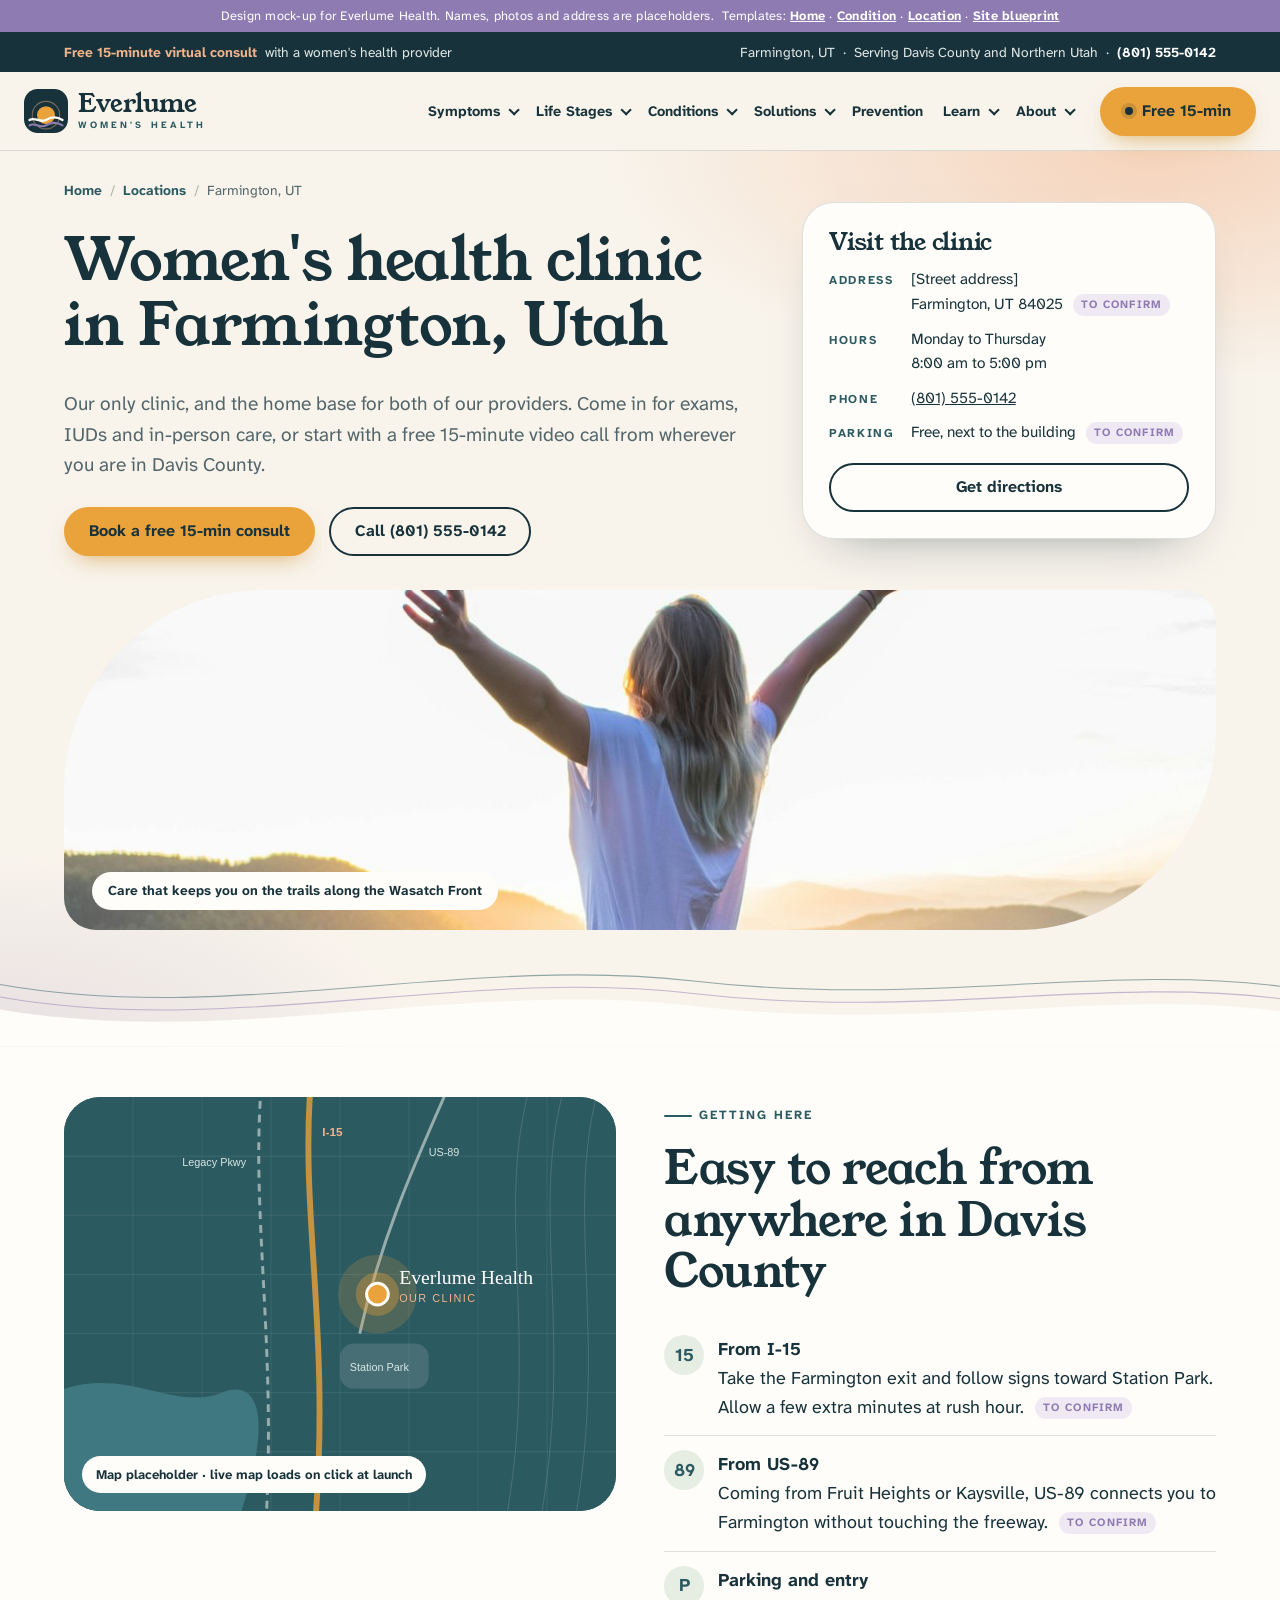
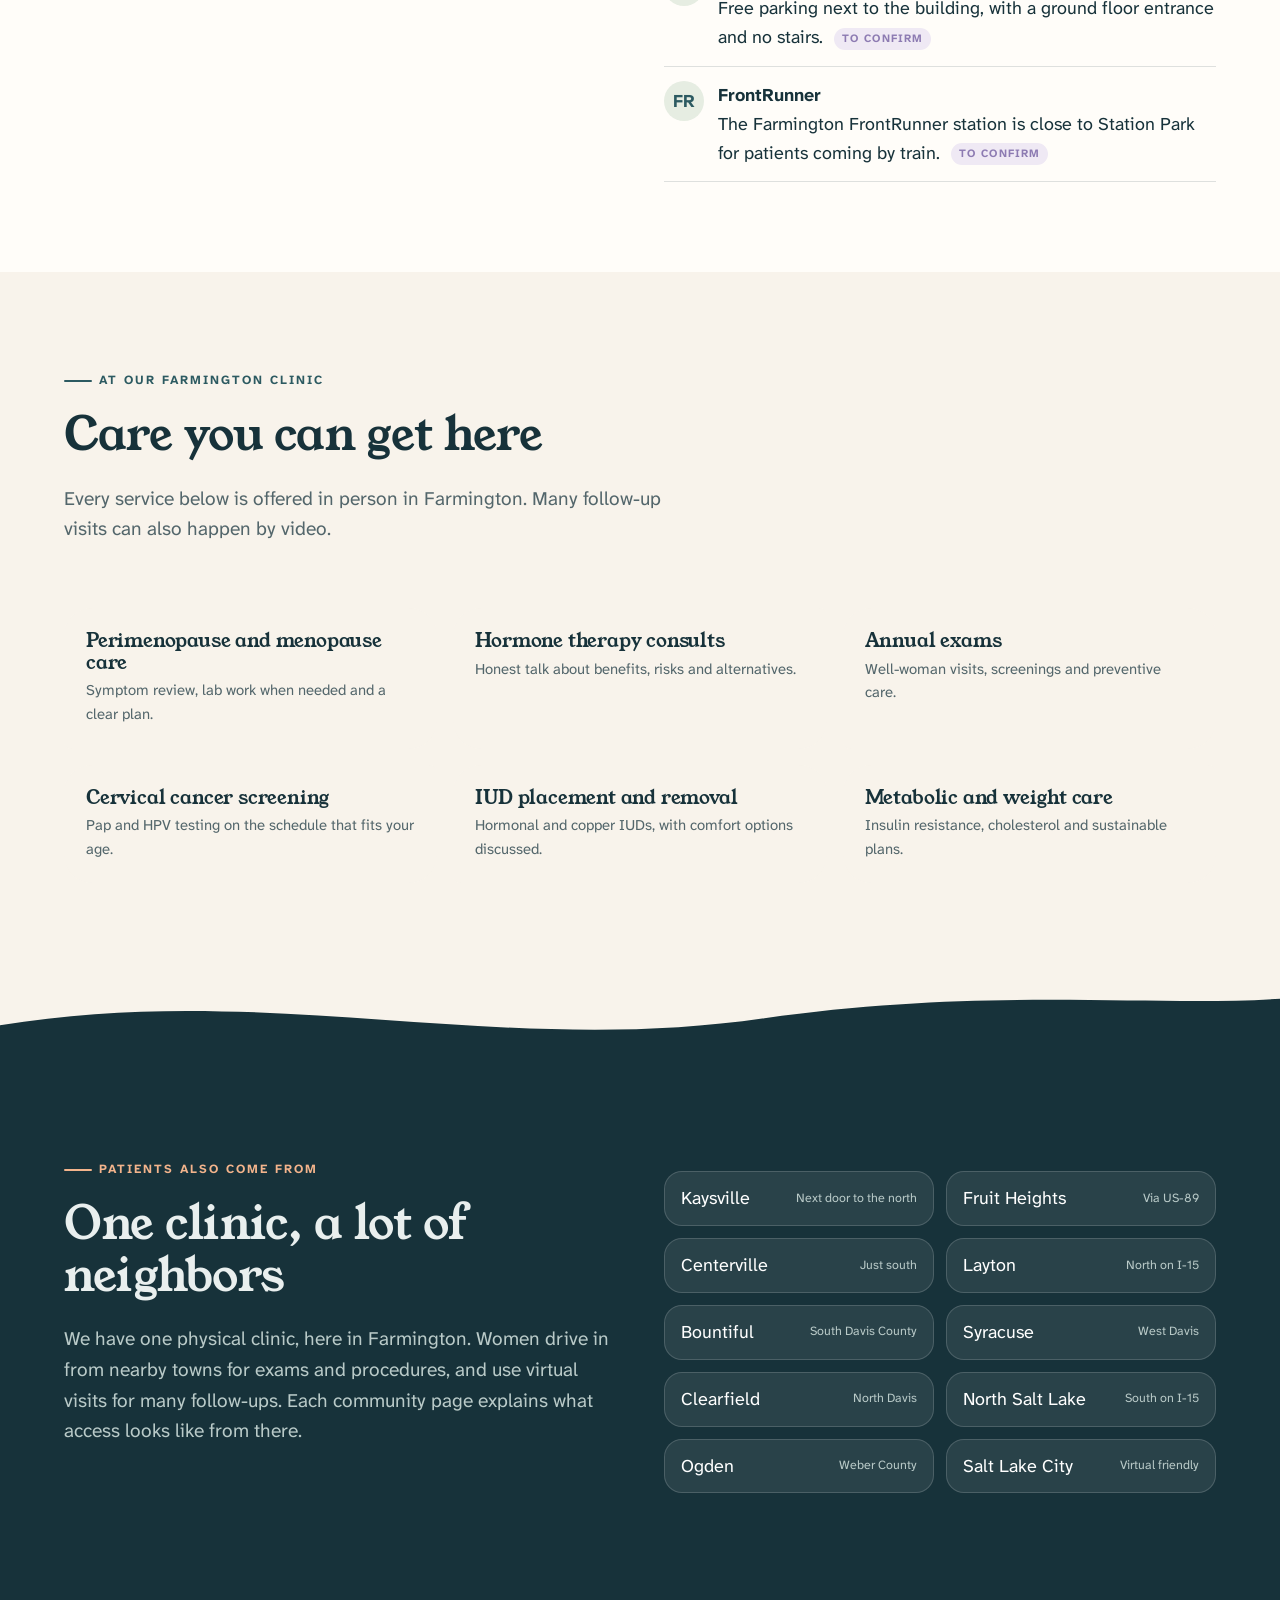
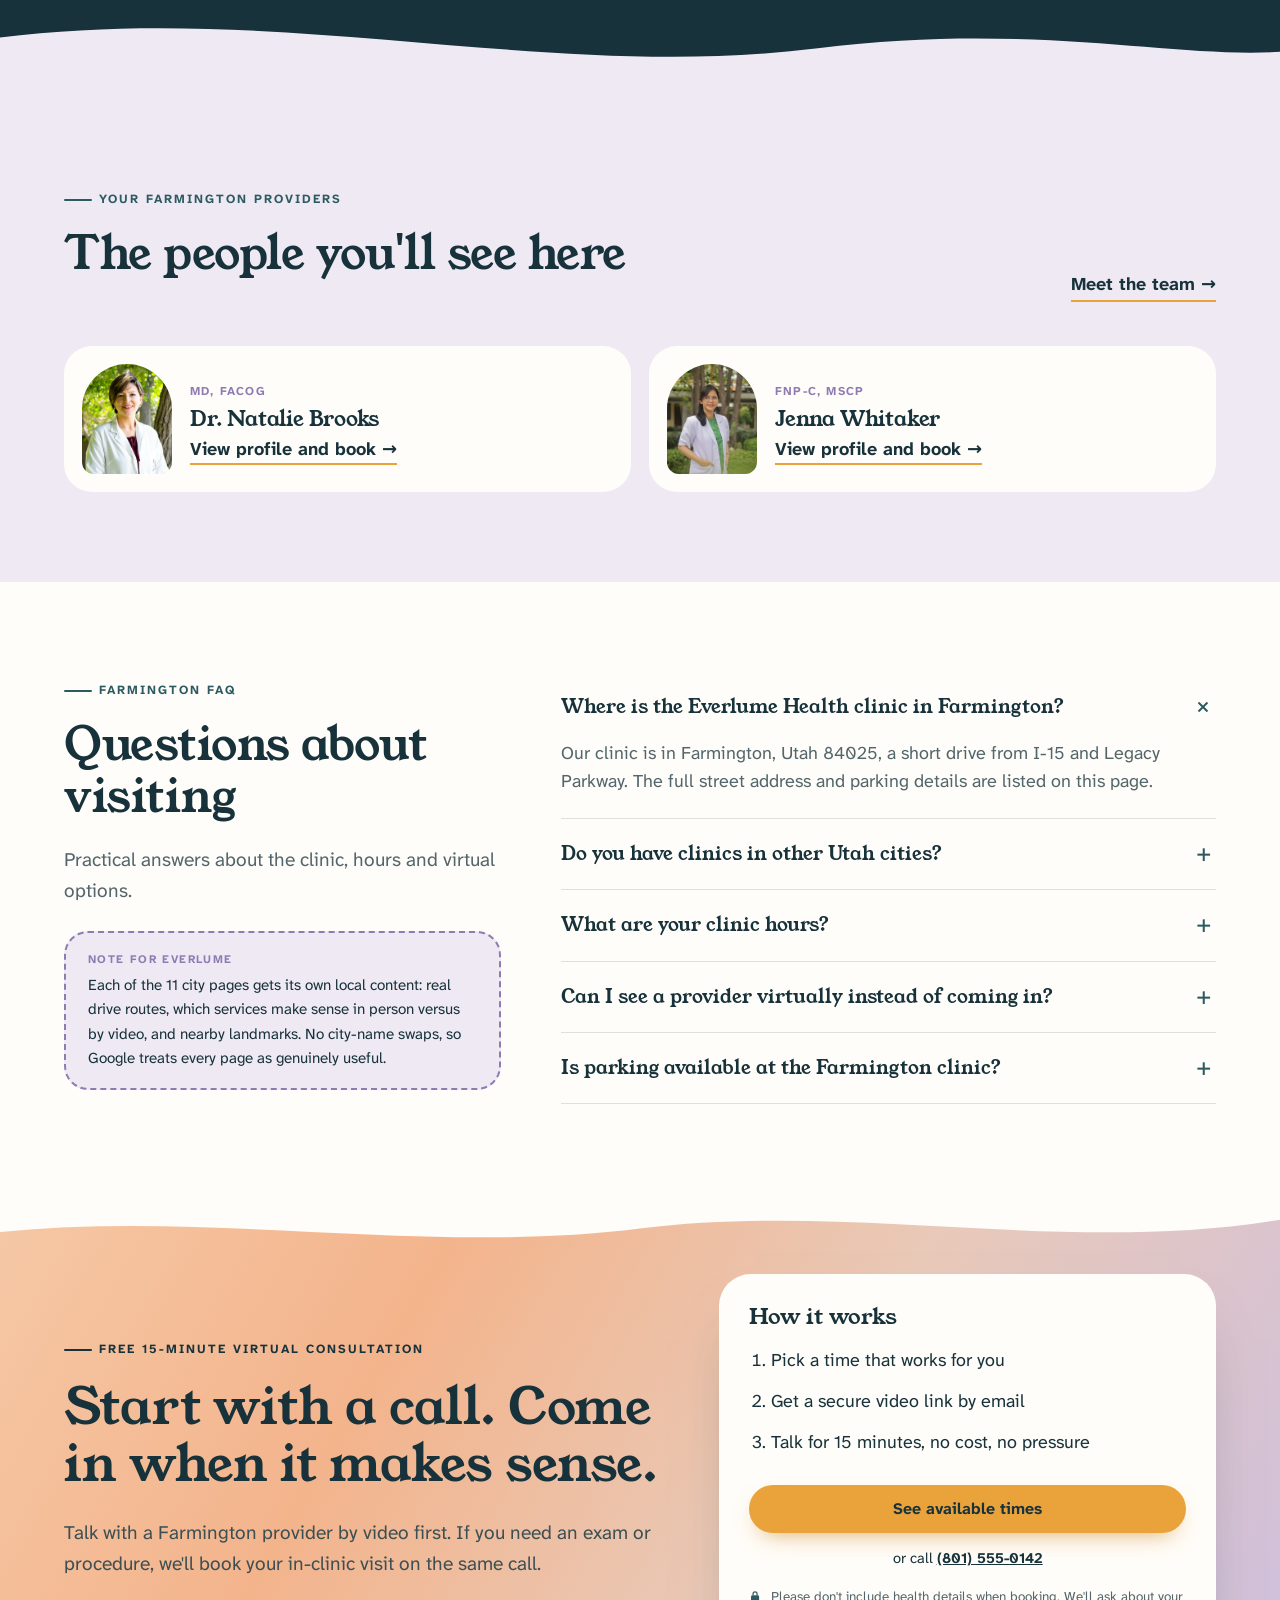
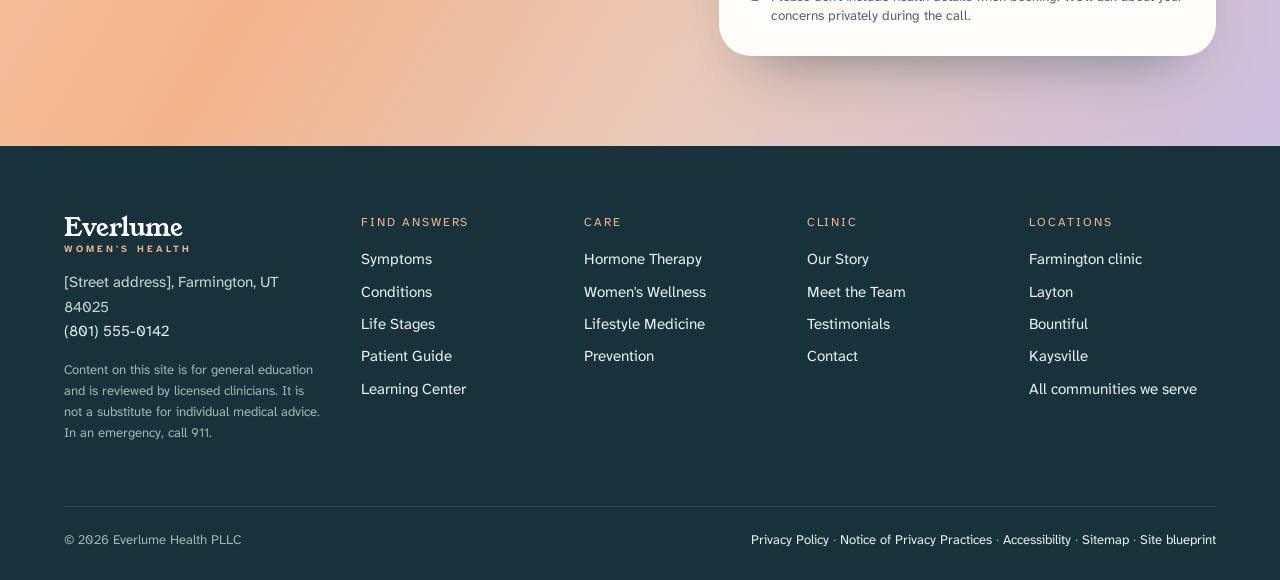
==== commit a228833c: "Add files via upload" ====
--- a/farmington-ut.html
+++ b/farmington-ut.html
@@ -177,6 +177,7 @@
         <a class="btn btn-ghost" href="https://maps.google.com/?q=Farmington+UT+84025" rel="noopener">Get directions</a>
       </aside>
     </div>
+    <figure class="loc-photo"><img src="farmington.jpg" alt="Woman hiking a rocky trail above the valley at golden hour" width="1200" height="800" loading="lazy"><figcaption>Care that keeps you on the trails along the Wasatch Front</figcaption></figure>
   </div>
   <div class="wave-wrap" aria-hidden="true">
     <svg class="wave" viewBox="0 0 1440 110" preserveAspectRatio="none">
@@ -285,11 +286,11 @@
     </div>
     <div class="mini-providers">
       <a class="mini reveal" href="planned.html?u=about/meet-the-team/natalie-brooks/">
-        <span class="ph" style="background:linear-gradient(170deg,#f6cfb2,#f3b48c)"><svg viewBox="0 0 90 110" aria-hidden="true"><circle cx="45" cy="44" r="18" fill="#17323a" fill-opacity=".85"/><path d="M8 110c2-26 18-40 37-40s35 14 37 40z" fill="#2c5a61"/></svg></span>
+        <span class="ph" style="background:linear-gradient(170deg,#f6cfb2,#f3b48c)"><img src="provider-brooks.jpg" alt="Dr. Natalie Brooks" width="90" height="110" loading="lazy" style="width:100%;height:100%;object-fit:cover"></span>
         <span><span class="creds">MD, FACOG</span><h3>Dr. Natalie Brooks</h3><span class="link-arrow">View profile and book</span></span>
       </a>
       <a class="mini reveal" href="planned.html?u=about/meet-the-team/jenna-whitaker/">
-        <span class="ph" style="background:linear-gradient(170deg,#d9cdea,#a9baa1)"><svg viewBox="0 0 90 110" aria-hidden="true"><circle cx="45" cy="44" r="18" fill="#17323a" fill-opacity=".85"/><path d="M8 110c2-26 18-40 37-40s35 14 37 40z" fill="#8d7bb2"/></svg></span>
+        <span class="ph" style="background:linear-gradient(170deg,#d9cdea,#a9baa1)"><img src="provider-whitaker.jpg" alt="Jenna Whitaker" width="90" height="110" loading="lazy" style="width:100%;height:100%;object-fit:cover"></span>
         <span><span class="creds">FNP-C, MSCP</span><h3>Jenna Whitaker</h3><span class="link-arrow">View profile and book</span></span>
       </a>
     </div>
--- a/site.css
+++ b/site.css
@@ -61,7 +61,7 @@
 
 /* Header + navigation */
 .site-header{position:sticky;top:0;z-index:50;background:rgba(248,243,235,.92);backdrop-filter:saturate(1.4) blur(10px);border-bottom:1px solid var(--line)}
-.site-header .wrap{display:flex;align-items:center;gap:28px;height:78px}
+.site-header .wrap{display:flex;align-items:center;gap:20px;height:78px;max-width:1320px}
 .brand{display:flex;align-items:center;gap:10px;text-decoration:none;flex-shrink:0}
 .brand-name{font-family:var(--serif);font-size:1.55rem;line-height:1}
 .brand-name small{display:block;font-family:var(--sans);font-size:.6rem;letter-spacing:.32em;text-transform:uppercase;color:var(--lake);margin-top:4px;font-weight:700}
@@ -74,6 +74,11 @@
 .menu{position:absolute;left:50%;top:calc(100% + 10px);transform:translateX(-50%) translateY(8px);background:var(--paper);border-radius:24px;box-shadow:0 30px 60px -30px rgba(23,50,58,.45);padding:26px;min-width:540px;display:grid;grid-template-columns:1fr 1fr;gap:6px 28px;opacity:0;visibility:hidden;transition:.18s ease;border:1px solid var(--line)}
 .menu.wide{min-width:760px;grid-template-columns:repeat(3,1fr)}
 .has-menu:hover .menu,.has-menu:focus-within .menu{opacity:1;visibility:visible;transform:translateX(-50%) translateY(0)}
+@media (min-width:1181px){
+  /* Right-side dropdowns open leftward so they never push past the viewport */
+  .nav > li:nth-last-child(-n+2) .menu{left:auto;right:0;transform:translateY(8px)}
+  .nav > li:nth-last-child(-n+2):hover .menu,.nav > li:nth-last-child(-n+2):focus-within .menu{transform:translateY(0)}
+}
 .menu h4{font-family:var(--sans);font-size:.72rem;letter-spacing:.16em;text-transform:uppercase;color:var(--lake);margin:0 0 6px}
 .menu a{display:block;text-decoration:none;padding:5px 0;font-size:.95rem}
 .menu a:hover{color:var(--lake);text-decoration:underline;text-decoration-color:var(--gold);text-underline-offset:4px}
@@ -276,16 +281,18 @@
 @media (prefers-reduced-motion:reduce){.reveal{opacity:1;transform:none;transition:none}html{scroll-behavior:auto}}
 
 /* Responsive */
-@media (max-width:1180px){
+@media (max-width:1360px){
   .nav > li > a{padding:10px 8px;font-size:.9rem}
   .header-cta .long{display:none}
 }
-@media (max-width:1020px){
+@media (max-width:1180px){
   .nav,.header-cta{display:none}
   .nav-toggle{display:block}
   .site-header.open .nav{display:flex;flex-direction:column;align-items:stretch;position:absolute;top:78px;left:0;right:0;background:var(--paper);padding:14px 20px 24px;border-bottom:1px solid var(--line);max-height:calc(100vh - 78px);overflow:auto}
   .site-header.open .menu{position:static;transform:none;opacity:1;visibility:visible;box-shadow:none;min-width:0;display:none;grid-template-columns:1fr;padding:6px 12px 12px;border:0}
   .site-header.open .has-menu.expand .menu{display:grid}
+}
+@media (max-width:1020px){
   .hero .wrap,.approach,.loc,.faq,.final .wrap{grid-template-columns:1fr}
   .hero-art{max-width:560px;margin:0 auto}
   .symptom-grid,.questions,.solutions{grid-template-columns:1fr 1fr}
@@ -308,7 +315,7 @@
   .section{padding:64px 0}
   .symptom-grid,.questions,.solutions,.articles,.trust .wrap{grid-template-columns:1fr}
   .provider{grid-template-columns:1fr}
-  .portrait{max-width:220px}
+  .portrait{max-width:150px}
   .finder-result.show{grid-template-columns:1fr}
   .float-chip{display:none}
   .utility .hide-sm{display:none}
@@ -323,3 +330,30 @@
   .stage-list a{text-align:left}
   body{padding-bottom:84px}
 }
+
+/* Photography */
+.hero-art{padding:16px}
+.arch{position:relative;aspect-ratio:520/600;border-radius:50% 50% 30px 30px / 43% 43% 30px 30px;overflow:hidden;box-shadow:0 40px 80px -48px rgba(23,50,58,.75);background:var(--dawn)}
+.arch img{width:100%;height:100%;object-fit:cover;display:block}
+.hero-art .arch-overlay{position:absolute;inset:0;width:100%;height:100%;pointer-events:none}
+.arch-line{position:absolute;inset:0;border:1.5px solid rgba(141,123,178,.5);border-radius:50% 50% 40px 40px / 43% 43% 40px 40px;pointer-events:none}
+.sun-dot{position:absolute;right:4%;top:20%;width:66px;height:66px;border-radius:50%;background:var(--gold);box-shadow:0 0 0 10px rgba(234,162,58,.22),0 0 0 22px rgba(234,162,58,.1)}
+.portrait img{width:100%;height:100%;object-fit:cover;display:block}
+.article .thumb{overflow:hidden}
+.article .thumb img{width:100%;height:100%;object-fit:cover;display:block;transition:transform .5s ease}
+.article:hover .thumb img{transform:scale(1.04)}
+.consult-photo{width:100%;height:auto;aspect-ratio:4/3;object-fit:cover;display:block;border-radius:140px 28px 140px 28px;margin-bottom:30px}
+.talk-with{display:flex;align-items:center;gap:12px;margin:0 0 18px;font-size:.92rem;color:var(--muted);line-height:1.35}
+.talk-with img{width:46px;height:46px;border-radius:50%;object-fit:cover;border:3px solid var(--paper);box-shadow:0 0 0 1px var(--line);flex-shrink:0}
+.talk-with img+img{margin-left:-24px}
+.side-photo{width:100%;height:auto;aspect-ratio:5/4;object-fit:cover;display:block;border-radius:120px 120px 24px 24px;margin:26px 0 18px}
+img.avatar{object-fit:cover;padding:0}
+.loc-photo{margin:34px 0 0;position:relative}
+.loc-photo img{width:100%;height:340px;object-fit:cover;object-position:center 22%;display:block;border-radius:200px 32px 200px 32px}
+.loc-photo figcaption{position:absolute;left:28px;bottom:20px;background:var(--paper);border-radius:999px;padding:8px 16px;font-size:.85rem;font-weight:700}
+@media (max-width:680px){
+  .sun-dot{width:44px;height:44px;right:2%}
+  .consult-photo{border-radius:90px 22px 90px 22px}
+  .loc-photo img{height:220px;border-radius:110px 24px 110px 24px}
+  .side-photo{margin-top:8px}
+}
